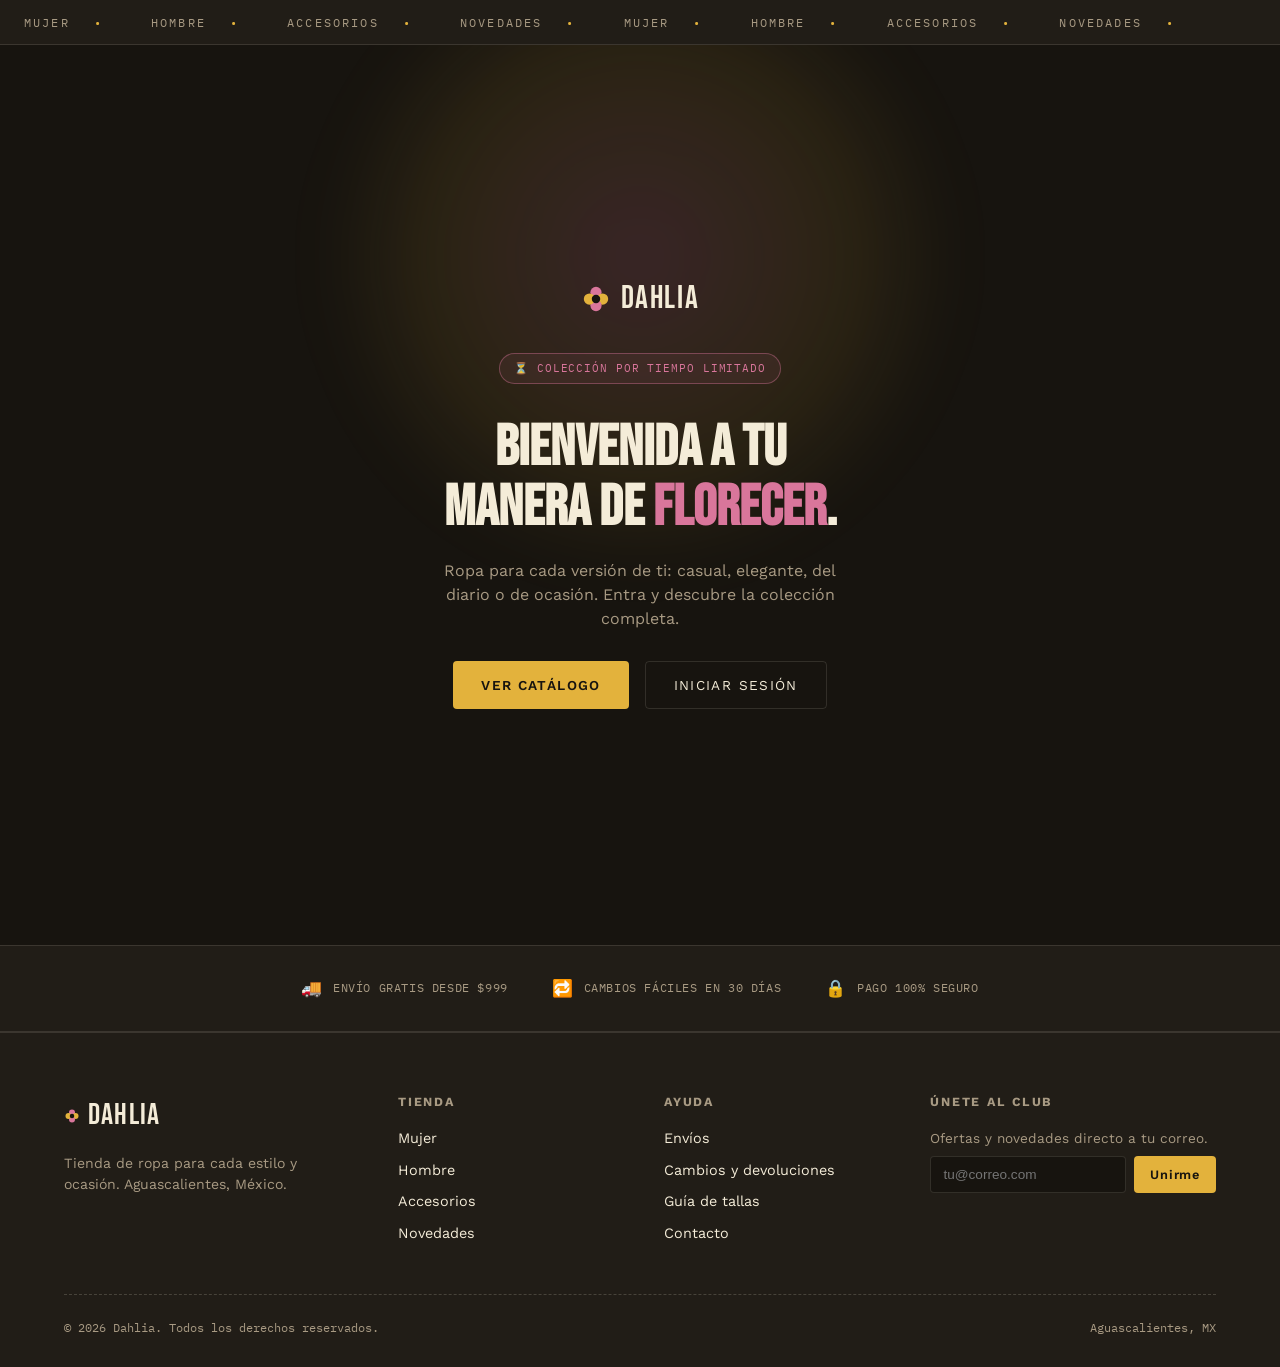
==== index.html @ 4e4cf52e "Borrador de landing page" ====
<!DOCTYPE html>
<html lang="es">
<head>
<meta charset="UTF-8">
<meta name="viewport" content="width=device-width, initial-scale=1.0">
<title>Dahlia — Bienvenida</title>
<link rel="preconnect" href="https://fonts.googleapis.com">
<link rel="preconnect" href="https://fonts.gstatic.com" crossorigin>
<link href="https://fonts.googleapis.com/css2?family=Bebas+Neue&family=Work+Sans:wght@400;500;600&family=IBM+Plex+Mono:wght@500&display=swap" rel="stylesheet">
<link rel="stylesheet" href="style.css">
</head>
<body>

  <div class="marquee" aria-hidden="true">
    <div class="marquee-track">
      <span>Mujer</span><span>Hombre</span><span>Accesorios</span><span>Novedades</span>
      <span>Mujer</span><span>Hombre</span><span>Accesorios</span><span>Novedades</span>
    </div>
  </div>

  <main class="landing">
    <div class="wrap">
      <div class="landing-logo">
        <svg width="30" height="30" viewBox="0 0 32 32" fill="none" xmlns="http://www.w3.org/2000/svg" aria-hidden="true"><circle cx="16" cy="9" r="6" fill="var(--dahlia)"/><circle cx="23" cy="16" r="6" fill="var(--gold)"/><circle cx="16" cy="23" r="6" fill="var(--dahlia)"/><circle cx="9" cy="16" r="6" fill="var(--gold)"/><circle cx="16" cy="16" r="4.5" fill="var(--bg)"/></svg>
        <span>DAHLIA</span>
      </div>

      <span class="urgency-badge">⏳ Colección por tiempo limitado</span>
      <h1>Bienvenida a tu<br>manera de <em>florecer</em>.</h1>
      <p>Ropa para cada versión de ti: casual, elegante, del diario o de ocasión. Entra y descubre la colección completa.</p>

      <div class="hero-ctas landing-ctas">
        <a href="inicio.html" class="btn btn-primary">Ver catálogo</a>
        <button type="button" class="btn btn-ghost" id="loginToggle" aria-expanded="false">Iniciar sesión</button>
      </div>

      <form class="login-panel" id="loginForm">
        <div class="login-field">
          <label for="loginEmail">Correo</label>
          <input type="email" id="loginEmail" placeholder="tu@correo.com" required>
        </div>
        <div class="login-field">
          <label for="loginPassword">Contraseña</label>
          <input type="password" id="loginPassword" placeholder="••••••••" required>
        </div>
        <button type="submit" class="btn btn-primary login-submit">Entrar</button>
      </form>
    </div>
  </main>

 

  <div class="benefits">
    <div class="wrap">
      <span class="benefit-item"><span class="benefit-icon">🚚</span> Envío gratis desde $999</span>
      <span class="benefit-item"><span class="benefit-icon">🔁</span> Cambios fáciles en 30 días</span>
      <span class="benefit-item"><span class="benefit-icon">🔒</span> Pago 100% seguro</span>
    </div>
  </div>

  <footer>
    <div class="wrap">
      <div class="footer-grid">
        <div>
          <a href="index.html" class="logo"><svg class="logo-flower" width="16" height="16" viewBox="0 0 32 32" fill="none" xmlns="http://www.w3.org/2000/svg" aria-hidden="true"><circle cx="16" cy="9" r="6" fill="var(--dahlia)"/><circle cx="23" cy="16" r="6" fill="var(--gold)"/><circle cx="16" cy="23" r="6" fill="var(--dahlia)"/><circle cx="9" cy="16" r="6" fill="var(--gold)"/><circle cx="16" cy="16" r="4.5" fill="var(--bg)"/></svg>DAHLIA</a>
          <p style="color:var(--muted); margin-top:14px; font-size:0.88rem; max-width:260px;">
            Tienda de ropa para cada estilo y ocasión. Aguascalientes, México.
          </p>
        </div>
        <div>
          <h4>Tienda</h4>
          <ul>
            <li><a href="inicio.html#categorias">Mujer</a></li>
            <li><a href="inicio.html#categorias">Hombre</a></li>
            <li><a href="inicio.html#categorias">Accesorios</a></li>
            <li><a href="inicio.html#categorias">Novedades</a></li>
          </ul>
        </div>
        <div>
          <h4>Ayuda</h4>
          <ul>
            <li><a href="#">Envíos</a></li>
            <li><a href="#">Cambios y devoluciones</a></li>
            <li><a href="#">Guía de tallas</a></li>
            <li><a href="#">Contacto</a></li>
          </ul>
        </div>
        <div>
          <h4>Únete al club</h4>
          <p style="color:var(--muted); font-size:0.85rem; margin-bottom:6px;">Ofertas y novedades directo a tu correo.</p>
          <form class="newsletter" id="newsletterForm">
            <input type="email" id="newsletterEmail" placeholder="tu@correo.com" aria-label="Correo electrónico" required>
            <button type="submit">Unirme</button>
          </form>
          <p class="newsletter-msg" id="newsletterMsg" hidden></p>
        </div>
      </div>
      <div class="footer-bottom">
        <span>© 2026 Dahlia. Todos los derechos reservados.</span>
        <span>Aguascalientes, MX</span>
      </div>
    </div>
  </footer>

  <script src="auth.js"></script>
  <script src="script.js"></script>
  <script src="landing.js"></script>
</body>
</html>
---- style.css ----
:root{
  --bg: #17140f;
  --surface: #211d17;
  --surface-alt: #2a251d;
  --ivory: #f4ecd8;
  --muted: #a89a83;
  --gold: #e3b23c;
  --brick: #c1443c;
  --dahlia: #d9769b;
  --dahlia-deep: #7a2f4d;
  --sage: #7c8a63;
  --display: 'Bebas Neue', sans-serif;
  --body-font: 'Work Sans', sans-serif;
  --mono: 'IBM Plex Mono', monospace;
  --border: 1px solid rgba(244,236,216,0.12);
}

*{ box-sizing: border-box; margin:0; padding:0; }
html{ scroll-behavior: smooth; }
body{
  background: var(--bg);
  color: var(--ivory);
  font-family: var(--body-font);
  line-height: 1.5;
  overflow-x: hidden;
}
img, svg{ display:block; max-width:100%; }
a{ color:inherit; text-decoration:none; }
ul{ list-style:none; }
button{ font-family:inherit; cursor:pointer; }

.wrap{ max-width: 1200px; margin: 0 auto; padding: 0 24px; }

/* ---------- Header ---------- */
.site-header{
  position: sticky; top:0; z-index: 50;
  background: rgba(23,20,15,0.92);
  backdrop-filter: blur(8px);
  border-bottom: var(--border);
}
.site-header .wrap{
  display:flex; align-items:center; justify-content:space-between;
  height: 76px;
}
.logo{
  font-family: var(--display);
  font-size: 1.9rem;
  letter-spacing: 0.04em;
  display:flex; align-items:center; gap:8px;
}
.logo .logo-flower{ flex-shrink:0; }

.nav-links{ display:flex; gap:36px; }
.nav-links a{
  font-size: 0.85rem;
  letter-spacing: 0.12em;
  text-transform: uppercase;
  color: var(--muted);
  transition: color .2s;
  position: relative;
}
.nav-links a:hover, .nav-links a:focus-visible{ color: var(--ivory); }
.nav-links a::after{
  content:''; position:absolute; left:0; bottom:-6px; width:0; height:1px;
  background: var(--gold); transition: width .2s;
}
.nav-links a:hover::after{ width:100%; }

.header-actions{ display:flex; align-items:center; gap:12px; }
.cart-btn{
  display:flex; align-items:center; gap:8px;
  background:none; border: var(--border); color: var(--ivory);
  padding: 8px 14px; border-radius: 999px; font-size:0.8rem;
  letter-spacing: 0.06em;
}
.cart-btn:hover{ border-color: var(--gold); color: var(--gold); }

.menu-toggle{
  display:none; flex-direction:column; gap:5px; background:none; border:none;
}
.menu-toggle span{ width:24px; height:2px; background: var(--ivory); }

/* ---------- Marquee strip ---------- */
.marquee{
  border-bottom: var(--border);
  background: var(--surface);
  overflow:hidden;
  white-space: nowrap;
  padding: 10px 0;
}
.marquee-track{
  display:inline-flex;
  animation: scroll 22s linear infinite;
}
.marquee-track span{
  font-family: var(--mono);
  font-size: 0.75rem;
  letter-spacing: 0.18em;
  color: var(--muted);
  padding: 0 24px;
  text-transform: uppercase;
}
.marquee-track span::after{ content:'•'; margin-left:24px; color: var(--gold); }
@keyframes scroll{
  from{ transform: translateX(0); }
  to{ transform: translateX(-50%); }
}

/* ---------- Hero ---------- */
.hero{
  padding: 90px 0 100px;
  position: relative;
}
.hero .wrap{
  max-width: 640px;
  text-align: center;
}
.hero .wrap > div{
  margin: 0 auto;
}
.hero-ctas{ justify-content: center; }
.hero p{ margin-left:auto; margin-right:auto; }
.eyebrow{
  font-family: var(--mono);
  font-size: 0.75rem;
  letter-spacing: 0.2em;
  color: var(--gold);
  text-transform: uppercase;
  margin-bottom: 18px;
  display:inline-block;
}
.urgency-badge{
  display:inline-flex;
  align-items:center;
  gap:6px;
  font-family: var(--mono);
  font-size: 0.7rem;
  letter-spacing: 0.08em;
  text-transform: uppercase;
  color: var(--dahlia);
  border: 1px solid rgba(217,118,155,0.4);
  background: rgba(217,118,155,0.08);
  padding: 6px 14px;
  border-radius: 999px;
  margin-bottom: 16px;
}
.hero h1{
  font-family: var(--display);
  font-size: clamp(3rem, 6vw, 5.2rem);
  line-height: 0.95;
  letter-spacing: 0.01em;
  color: var(--ivory);
  margin-bottom: 24px;
}
.hero h1 em{
  font-style:normal;
  color: var(--dahlia);
}
.hero p{
  color: var(--muted);
  font-size: 1.05rem;
  max-width: 420px;
  margin-bottom: 34px;
}
.hero-ctas{ display:flex; gap:16px; flex-wrap:wrap; }
.btn{
  display:inline-block;
  padding: 14px 28px;
  font-size: 0.85rem;
  letter-spacing: 0.1em;
  text-transform: uppercase;
  border-radius: 4px;
  transition: transform .15s, background .2s, color .2s;
  border: none;
}
.btn-primary{ background: var(--gold); color: var(--bg); font-weight:600; }
.btn-primary:hover{ transform: translateY(-2px); }
.btn-ghost{ border: var(--border); color: var(--ivory); background:none; }
.btn-ghost:hover{ border-color: var(--gold); color: var(--gold); }

/* ---------- Landing (pantalla de bienvenida) ---------- */
.landing{
  min-height: 100vh;
  display:flex;
  align-items:center;
  justify-content:center;
  padding: 60px 24px;
  position: relative;
  overflow: hidden;
}
.landing::before{
  content:'';
  position:absolute;
  top:-12%; left:50%; transform:translateX(-50%);
  width:640px; height:640px;
  background: radial-gradient(circle, rgba(217,118,155,0.18), rgba(227,178,60,0.10) 45%, transparent 70%);
  filter: blur(30px);
  z-index:0;
  pointer-events:none;
}
.landing .wrap{
  max-width: 560px;
  text-align: center;
  position: relative;
  z-index: 1;
}
.landing-logo{
  display:flex; align-items:center; justify-content:center; gap:10px;
  margin-bottom: 30px;
}
.landing-logo span{
  font-family: var(--display);
  font-size: 2rem;
  letter-spacing: 0.05em;
}
.landing h1{
  font-family: var(--display);
  font-size: clamp(2.4rem, 5.5vw, 3.6rem);
  line-height: 1.05;
  margin: 18px 0 20px;
}
.landing h1 em{ font-style:normal; color: var(--dahlia); }
.landing p{
  color: var(--muted);
  font-size: 1rem;
  max-width: 420px;
  margin: 0 auto 30px;
}
.landing-ctas{ justify-content:center; margin-bottom: 6px; }

.login-panel{
  display:none;
  text-align:left;
  margin-top: 28px;
  background: var(--surface);
  border: var(--border);
  border-radius: 10px;
  padding: 26px;
}
.login-panel.open{ display:block; }
.login-field{ margin-bottom: 16px; }
.login-field label{
  display:block;
  font-size: 0.72rem;
  letter-spacing: 0.1em;
  text-transform: uppercase;
  color: var(--muted);
  margin-bottom: 6px;
}
.login-field input{
  width: 100%;
  background: var(--bg);
  border: var(--border);
  color: var(--ivory);
  padding: 10px 12px;
  border-radius: 4px;
  font-size: 0.9rem;
  font-family: var(--body-font);
}
.login-submit{ width: 100%; margin-top: 4px; }

/* ---------- Franja de beneficios (landing) ---------- */
.benefits{
  border-top: var(--border);
  border-bottom: var(--border);
  background: var(--surface);
  padding: 30px 0;
}
.benefits .wrap{
  display:flex;
  justify-content:center;
  gap: 44px;
  flex-wrap:wrap;
}
.benefit-item{
  display:flex; align-items:center; gap:10px;
  font-family: var(--mono);
  font-size: 0.76rem;
  letter-spacing:0.05em;
  color: var(--muted);
  text-transform: uppercase;
}
.benefit-item .benefit-icon{ font-size:1.05rem; }

/* ---------- Mensaje flotante (toast) ---------- */
.toast{
  position: fixed;
  left: 50%;
  bottom: 28px;
  transform: translateX(-50%) translateY(16px);
  background: var(--surface-alt);
  border: var(--border);
  color: var(--ivory);
  font-family: var(--mono);
  font-size: 0.82rem;
  padding: 14px 22px;
  border-radius: 8px;
  box-shadow: 0 20px 40px -16px rgba(0,0,0,0.6);
  opacity: 0;
  pointer-events: none;
  transition: opacity .25s ease, transform .25s ease;
  z-index: 999;
  max-width: 90vw;
  text-align: center;
}
.toast.show{
  opacity: 1;
  transform: translateX(-50%) translateY(0);
}

/* ---------- Páginas placeholder (carrito, perfil) ---------- */
.placeholder-section .wrap{
  max-width: 520px;
  text-align: center;
  margin: 0 auto;
}
.placeholder-title{
  font-family: var(--display);
  font-size: clamp(1.8rem, 4vw, 2.6rem);
  margin: 16px 0 14px;
}
.placeholder-text{
  color: var(--muted);
  margin-bottom: 24px;
}
.placeholder-section .btn{ margin-top: 6px; }
#logoutBtn{ margin-top: 10px; }

/* ---------- Section shared ---------- */
.section{ padding: 90px 0; }
.section-head{
  display:flex; justify-content:space-between; align-items:flex-end;
  margin-bottom: 46px; gap: 24px; flex-wrap:wrap;
}
.section-head h2{
  font-family: var(--display);
  font-size: clamp(2rem, 4vw, 2.8rem);
  letter-spacing: 0.02em;
}
.section-head p{ color: var(--muted); max-width: 360px; font-size:0.95rem; }
.stitch{
  border: none;
  border-top: 2px dashed rgba(244,236,216,0.18);
  margin: 0;
}

/* ---------- Categories ---------- */
.cat-grid{
  display:grid;
  grid-template-columns: repeat(4, 1fr);
  gap: 20px;
}
.cat-card{
  position:relative;
  height: 320px;
  border-radius: 10px;
  overflow:hidden;
  border: var(--border);
  display:flex; align-items:flex-end;
  padding: 22px;
  transition: transform .25s;
}
.cat-card:hover{ transform: translateY(-6px); }
.cat-card::before{
  content:''; position:absolute; inset:0; z-index:0;
}
.cat-card.mujer::before{ background: linear-gradient(160deg,#3a222c, var(--dahlia) 130%); }
.cat-card.hombre::before{ background: linear-gradient(160deg,#22201c,#3f4a3a 130%); }
.cat-card.accesorios::before{ background: linear-gradient(160deg,#2a251d,#e3b23c 150%); }
.cat-card.novedades::before{ background: linear-gradient(160deg,#231f2b,#6c5ce0 150%); }
.cat-card span{
  position:relative; z-index:1;
  font-family: var(--display);
  font-size: 1.5rem;
  letter-spacing: 0.04em;
}
.cat-card small{
  position:relative; z-index:1;
  display:block;
  font-family: var(--mono);
  font-size: 0.7rem;
  color: rgba(244,236,216,0.75);
  margin-top:4px;
}

/* ---------- Products ---------- */
.prod-grid{
  display:grid;
  grid-template-columns: repeat(4, 1fr);
  gap: 24px;
}
.prod-card{ position:relative; }
.prod-image{
  height: 260px;
  border-radius: 10px;
  border: var(--border);
  margin-bottom: 14px;
  position:relative;
  overflow:hidden;
}
.prod-card:nth-child(1) .prod-image{ background: linear-gradient(150deg,#2a251d,#c1443c); }
.prod-card:nth-child(2) .prod-image{ background: linear-gradient(150deg,#22201c,#e3b23c); }
.prod-card:nth-child(3) .prod-image{ background: linear-gradient(150deg,#211d17,#4a5240); }
.prod-card:nth-child(4) .prod-image{ background: linear-gradient(150deg,#231f2b,#7266d1); }
.prod-tag{
  display:flex; align-items:center; justify-content:space-between;
  border-top: 1px dashed rgba(244,236,216,0.25);
  padding-top: 12px;
}
.prod-tag .hole{
  width:10px; height:10px; border-radius:50%;
  border: 1.5px solid var(--muted);
  flex-shrink:0; margin-right:10px;
}
.prod-name{ font-size: 0.92rem; font-weight:500; }
.prod-sku{ font-family: var(--mono); font-size:0.7rem; color: var(--muted); }
.prod-price{ font-family: var(--mono); color: var(--gold); font-size:0.95rem; }

.prod-grid--promo{ grid-template-columns: repeat(3, 1fr); }

/* ---------- About ---------- */
.about .wrap{
  display:grid; grid-template-columns: 0.9fr 1.1fr; gap:60px; align-items:center;
}
.about-visual{
  height: 340px; border-radius: 10px; border: var(--border);
  background: linear-gradient(140deg, var(--surface-alt), #3a2e22 60%, var(--gold));
}
.about-copy .eyebrow{ margin-bottom:16px; }
.about-copy h2{
  font-family: var(--display);
  font-size: clamp(1.9rem, 3.4vw, 2.6rem);
  margin-bottom: 18px;
}
.about-copy p{ color: var(--muted); margin-bottom: 16px; max-width: 480px; }

/* ---------- Footer ---------- */
footer{
  background: var(--surface);
  border-top: var(--border);
  padding: 60px 0 30px;
}
.footer-grid{
  display:grid;
  grid-template-columns: 1.3fr 1fr 1fr 1.2fr;
  gap: 40px;
  margin-bottom: 40px;
}
.footer-grid h4{
  font-size: 0.78rem; letter-spacing: 0.14em; text-transform:uppercase;
  color: var(--muted); margin-bottom: 16px;
}
.footer-grid ul li{ margin-bottom: 10px; font-size:0.9rem; }
.footer-grid ul li a:hover{ color: var(--gold); }
.newsletter{ display:flex; gap:8px; margin-top:8px; }
.newsletter input{
  flex:1; background: var(--bg); border: var(--border); color: var(--ivory);
  padding: 10px 12px; border-radius: 4px; font-size:0.85rem;
}
.newsletter button{
  background: var(--gold); color: var(--bg); border:none; padding: 10px 16px;
  border-radius:4px; font-weight:600; font-size:0.8rem; letter-spacing:0.06em;
}
.newsletter-msg{
  font-family: var(--mono);
  font-size: 0.72rem;
  color: var(--gold);
  margin-top: 10px;
}
.footer-bottom{
  display:flex; justify-content:space-between; align-items:center;
  padding-top: 24px; border-top: 1px dashed rgba(244,236,216,0.18);
  font-family: var(--mono); font-size:0.72rem; color: var(--muted);
  flex-wrap:wrap; gap:12px;
}

/* ---------- Reveal animation ---------- */
.reveal{ opacity:0; transform: translateY(24px); transition: opacity .6s ease, transform .6s ease; }
.reveal.is-visible{ opacity:1; transform: translateY(0); }
@media (prefers-reduced-motion: reduce){
  .reveal{ opacity:1; transform:none; transition:none; }
  .marquee-track{ animation: none; }
  html{ scroll-behavior:auto; }
}

/* ---------- Responsive ---------- */
@media (max-width: 960px){
  .hero .wrap{ grid-template-columns: 1fr; }
  .cat-grid, .prod-grid{ grid-template-columns: repeat(2,1fr); }
  .about .wrap{ grid-template-columns: 1fr; }
  .footer-grid{ grid-template-columns: 1fr 1fr; }
}
@media (max-width: 680px){
  .nav-links{
    position:absolute; top:76px; left:0; right:0;
    background: var(--bg); border-bottom: var(--border);
    flex-direction:column; padding: 20px 24px; gap:20px;
    display:none;
  }
  .nav-links.open{ display:flex; }
  .menu-toggle{ display:flex; }
  .cat-grid, .prod-grid{ grid-template-columns: 1fr; }
  .footer-grid{ grid-template-columns: 1fr; gap:28px; }
  .benefits .wrap{ flex-direction:column; align-items:flex-start; gap:16px; }
  #profileBtn .profile-label{ display:none; }
  .header-actions{ gap:8px; }
  .cart-btn{ padding: 8px 10px; }
}
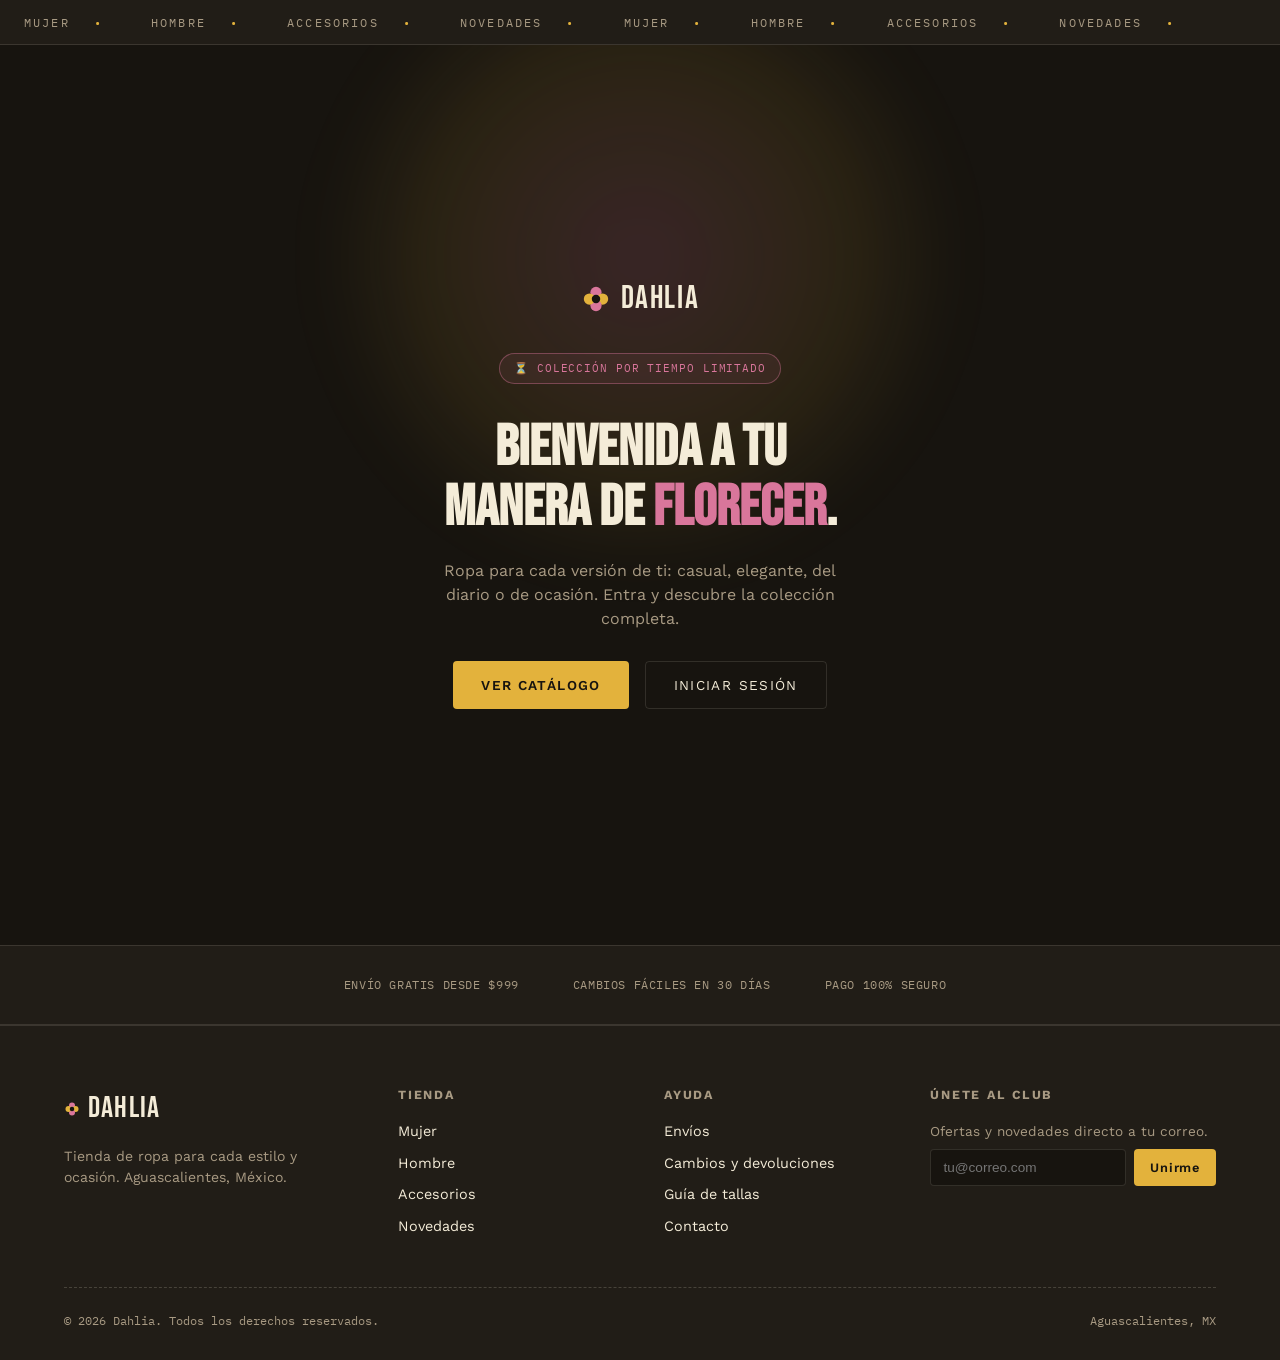
==== commit b3b79581: "Login de landing page" ====
--- a/index.html
+++ b/index.html
@@ -30,7 +30,7 @@
       <p>Ropa para cada versión de ti: casual, elegante, del diario o de ocasión. Entra y descubre la colección completa.</p>
 
       <div class="hero-ctas landing-ctas">
-        <a href="inicio.html" class="btn btn-primary">Ver catálogo</a>
+        <a href="inicio.html" class="btn btn-primary">Ver Catálogo</a>
         <button type="button" class="btn btn-ghost" id="loginToggle" aria-expanded="false">Iniciar sesión</button>
       </div>
 
@@ -52,9 +52,9 @@
 
   <div class="benefits">
     <div class="wrap">
-      <span class="benefit-item"><span class="benefit-icon">🚚</span> Envío gratis desde $999</span>
-      <span class="benefit-item"><span class="benefit-icon">🔁</span> Cambios fáciles en 30 días</span>
-      <span class="benefit-item"><span class="benefit-icon">🔒</span> Pago 100% seguro</span>
+      <span class="benefit-item"><span class="benefit-icon"></span> Envío gratis desde $999</span>
+      <span class="benefit-item"><span class="benefit-icon"></span> Cambios fáciles en 30 días</span>
+      <span class="benefit-item"><span class="benefit-icon"></span> Pago 100% seguro</span>
     </div>
   </div>
 
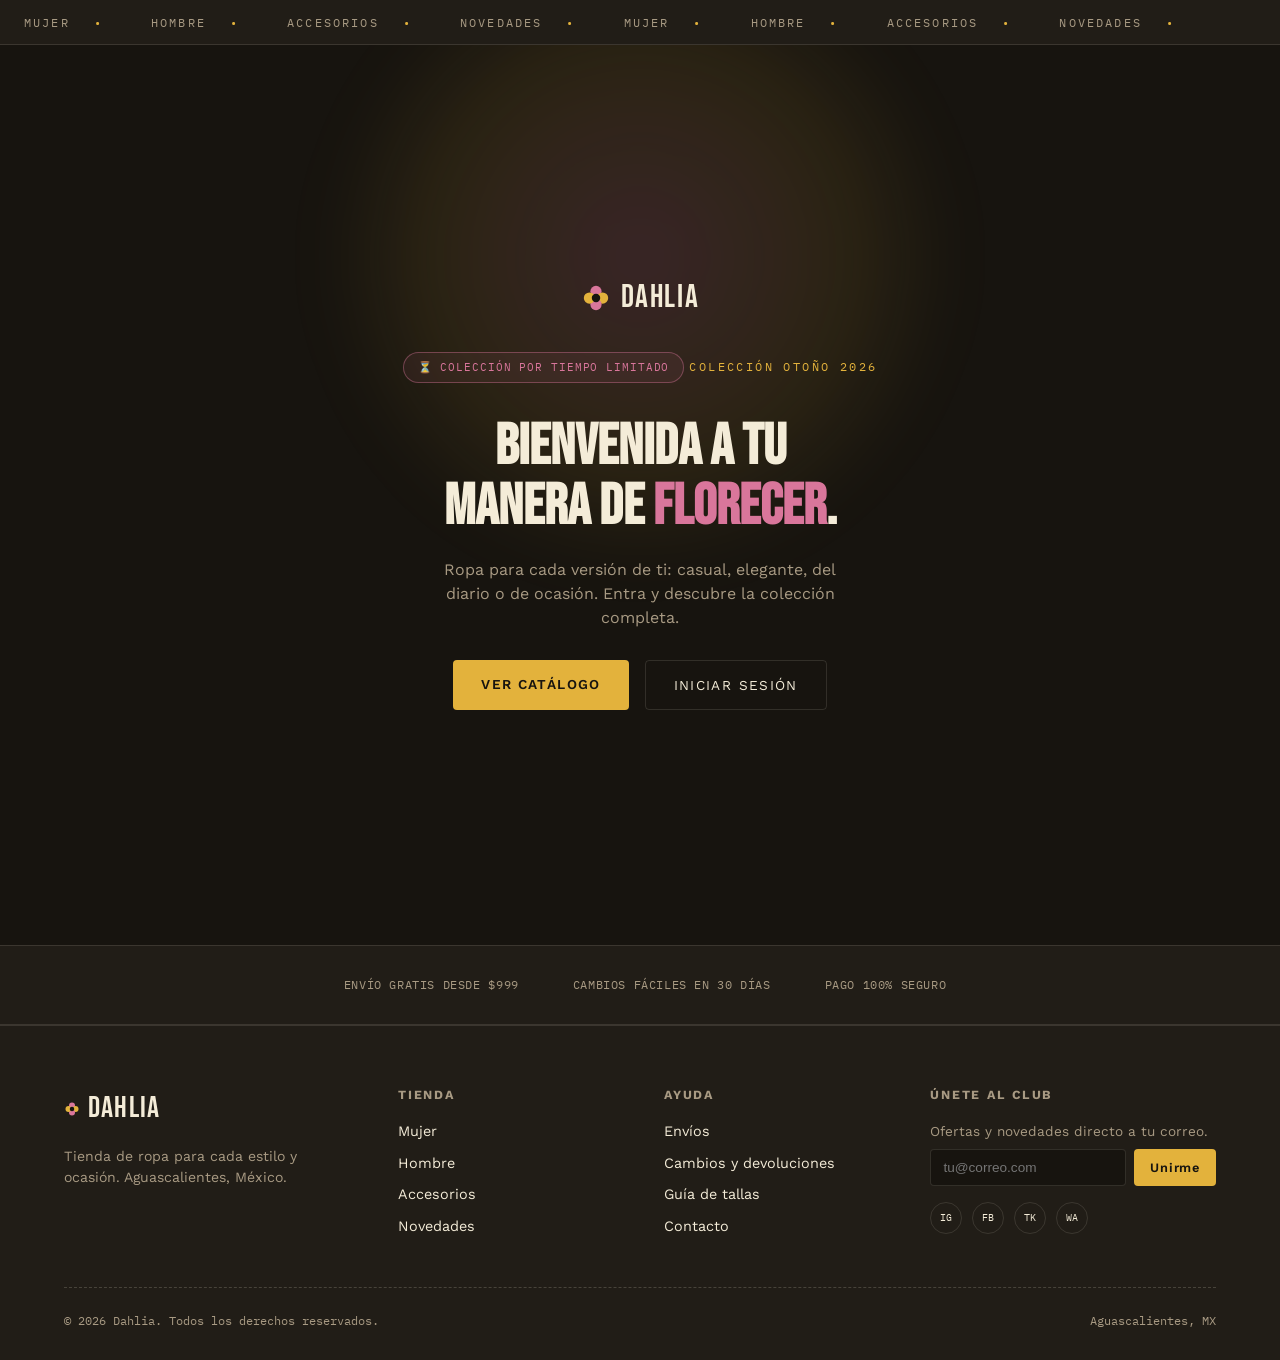
==== commit 640d3dc0: "Registro y Contacto" ====
--- a/index.html
+++ b/index.html
@@ -26,29 +26,18 @@
       </div>
 
       <span class="urgency-badge">⏳ Colección por tiempo limitado</span>
+      <span class="eyebrow">Colección Otoño 2026</span>
       <h1>Bienvenida a tu<br>manera de <em>florecer</em>.</h1>
       <p>Ropa para cada versión de ti: casual, elegante, del diario o de ocasión. Entra y descubre la colección completa.</p>
 
       <div class="hero-ctas landing-ctas">
-        <a href="inicio.html" class="btn btn-primary">Ver Catálogo</a>
-        <button type="button" class="btn btn-ghost" id="loginToggle" aria-expanded="false">Iniciar sesión</button>
+        <a href="inicio.html" class="btn btn-primary">Ver catálogo</a>
+        <a href="login.html" class="btn btn-ghost">Iniciar sesión</a>
       </div>
-
-      <form class="login-panel" id="loginForm">
-        <div class="login-field">
-          <label for="loginEmail">Correo</label>
-          <input type="email" id="loginEmail" placeholder="tu@correo.com" required>
-        </div>
-        <div class="login-field">
-          <label for="loginPassword">Contraseña</label>
-          <input type="password" id="loginPassword" placeholder="••••••••" required>
-        </div>
-        <button type="submit" class="btn btn-primary login-submit">Entrar</button>
-      </form>
     </div>
   </main>
 
- 
+  
 
   <div class="benefits">
     <div class="wrap">
@@ -82,7 +71,7 @@
             <li><a href="#">Envíos</a></li>
             <li><a href="#">Cambios y devoluciones</a></li>
             <li><a href="#">Guía de tallas</a></li>
-            <li><a href="#">Contacto</a></li>
+            <li><a href="inicio.html#contacto">Contacto</a></li>
           </ul>
         </div>
         <div>
@@ -93,6 +82,12 @@
             <button type="submit">Unirme</button>
           </form>
           <p class="newsletter-msg" id="newsletterMsg" hidden></p>
+          <div class="social-icons footer-social">
+            <a href="#" class="social-icon social-icon--sm" aria-label="Instagram">IG</a>
+            <a href="#" class="social-icon social-icon--sm" aria-label="Facebook">FB</a>
+            <a href="#" class="social-icon social-icon--sm" aria-label="TikTok">TK</a>
+            <a href="#" class="social-icon social-icon--sm" aria-label="WhatsApp">WA</a>
+          </div>
         </div>
       </div>
       <div class="footer-bottom">
@@ -104,6 +99,5 @@
 
   <script src="auth.js"></script>
   <script src="script.js"></script>
-  <script src="landing.js"></script>
 </body>
 </html>
--- a/style.css
+++ b/style.css
@@ -50,7 +50,7 @@
 }
 .logo .logo-flower{ flex-shrink:0; }
 
-.nav-links{ display:flex; gap:36px; }
+.nav-links{ display:flex; gap:28px; }
 .nav-links a{
   font-size: 0.85rem;
   letter-spacing: 0.12em;
@@ -433,6 +433,114 @@
   margin-bottom: 18px;
 }
 .about-copy p{ color: var(--muted); margin-bottom: 16px; max-width: 480px; }
+.about-mission{ color: var(--ivory); }
+.about-mission strong{ color: var(--gold); font-weight:600; }
+.about-info{
+  list-style:none;
+  font-family: var(--mono);
+  font-size: 0.82rem;
+  color: var(--muted);
+  margin: 4px 0 24px;
+}
+.about-info li{ margin-bottom: 8px; }
+
+/* ---------- Contacto ---------- */
+.contact-grid{
+  display:grid;
+  grid-template-columns: 1.2fr 0.8fr;
+  gap: 50px;
+  align-items: start;
+}
+.contact-form{
+  background: var(--surface);
+  border: var(--border);
+  border-radius: 10px;
+  padding: 28px;
+}
+.contact-form textarea{
+  width: 100%;
+  background: var(--bg);
+  border: var(--border);
+  color: var(--ivory);
+  padding: 10px 12px;
+  border-radius: 4px;
+  font-size: 0.9rem;
+  font-family: var(--body-font);
+  resize: vertical;
+}
+.contact-msg{
+  font-family: var(--mono);
+  font-size: 0.78rem;
+  color: var(--gold);
+  margin-top: 14px;
+}
+.contact-side-block{ margin-bottom: 32px; }
+.contact-side-block h4{
+  font-size: 0.78rem; letter-spacing: 0.14em; text-transform:uppercase;
+  color: var(--muted); margin-bottom: 14px;
+}
+
+/* ---------- Redes sociales ---------- */
+.social-icons{ display:flex; gap:10px; }
+.social-icon{
+  width: 42px; height: 42px;
+  border-radius: 50%;
+  border: var(--border);
+  display:flex; align-items:center; justify-content:center;
+  font-family: var(--mono);
+  font-size: 0.68rem;
+  letter-spacing: 0.02em;
+  color: var(--ivory);
+  transition: border-color .2s, color .2s, transform .2s;
+}
+.social-icon:hover{ border-color: var(--gold); color: var(--gold); transform: translateY(-3px); }
+.social-icon--sm{ width: 32px; height: 32px; font-size: 0.6rem; }
+.footer-social{ margin-top: 16px; }
+
+/* ---------- Pantalla de login / crear cuenta ---------- */
+.auth-page{ min-height: 100vh; }
+.auth-logo{ text-decoration:none; }
+.auth-tabs{
+  display:flex;
+  justify-content:center;
+  gap: 8px;
+  margin-bottom: 26px;
+}
+.auth-tab{
+  background:none;
+  border: var(--border);
+  color: var(--muted);
+  padding: 10px 22px;
+  border-radius: 999px;
+  font-family: var(--mono);
+  font-size: 0.78rem;
+  letter-spacing: 0.06em;
+  text-transform: uppercase;
+  transition: background .2s, color .2s, border-color .2s;
+}
+.auth-tab.active{
+  background: var(--gold);
+  color: var(--bg);
+  border-color: var(--gold);
+  font-weight: 600;
+}
+.auth-card{
+  text-align: left;
+  background: var(--surface);
+  border: var(--border);
+  border-radius: 10px;
+  padding: 28px;
+}
+.auth-form{ display:none; }
+.auth-form.active{ display:block; }
+.auth-back{
+  display:inline-block;
+  margin-top: 26px;
+  font-family: var(--mono);
+  font-size: 0.78rem;
+  color: var(--muted);
+}
+.auth-back:hover{ color: var(--gold); }
 
 /* ---------- Footer ---------- */
 footer{
@@ -489,6 +597,7 @@
   .cat-grid, .prod-grid{ grid-template-columns: repeat(2,1fr); }
   .about .wrap{ grid-template-columns: 1fr; }
   .footer-grid{ grid-template-columns: 1fr 1fr; }
+  .contact-grid{ grid-template-columns: 1fr; }
 }
 @media (max-width: 680px){
   .nav-links{
@@ -502,7 +611,6 @@
   .cat-grid, .prod-grid{ grid-template-columns: 1fr; }
   .footer-grid{ grid-template-columns: 1fr; gap:28px; }
   .benefits .wrap{ flex-direction:column; align-items:flex-start; gap:16px; }
-  #profileBtn .profile-label{ display:none; }
   .header-actions{ gap:8px; }
   .cart-btn{ padding: 8px 10px; }
 }
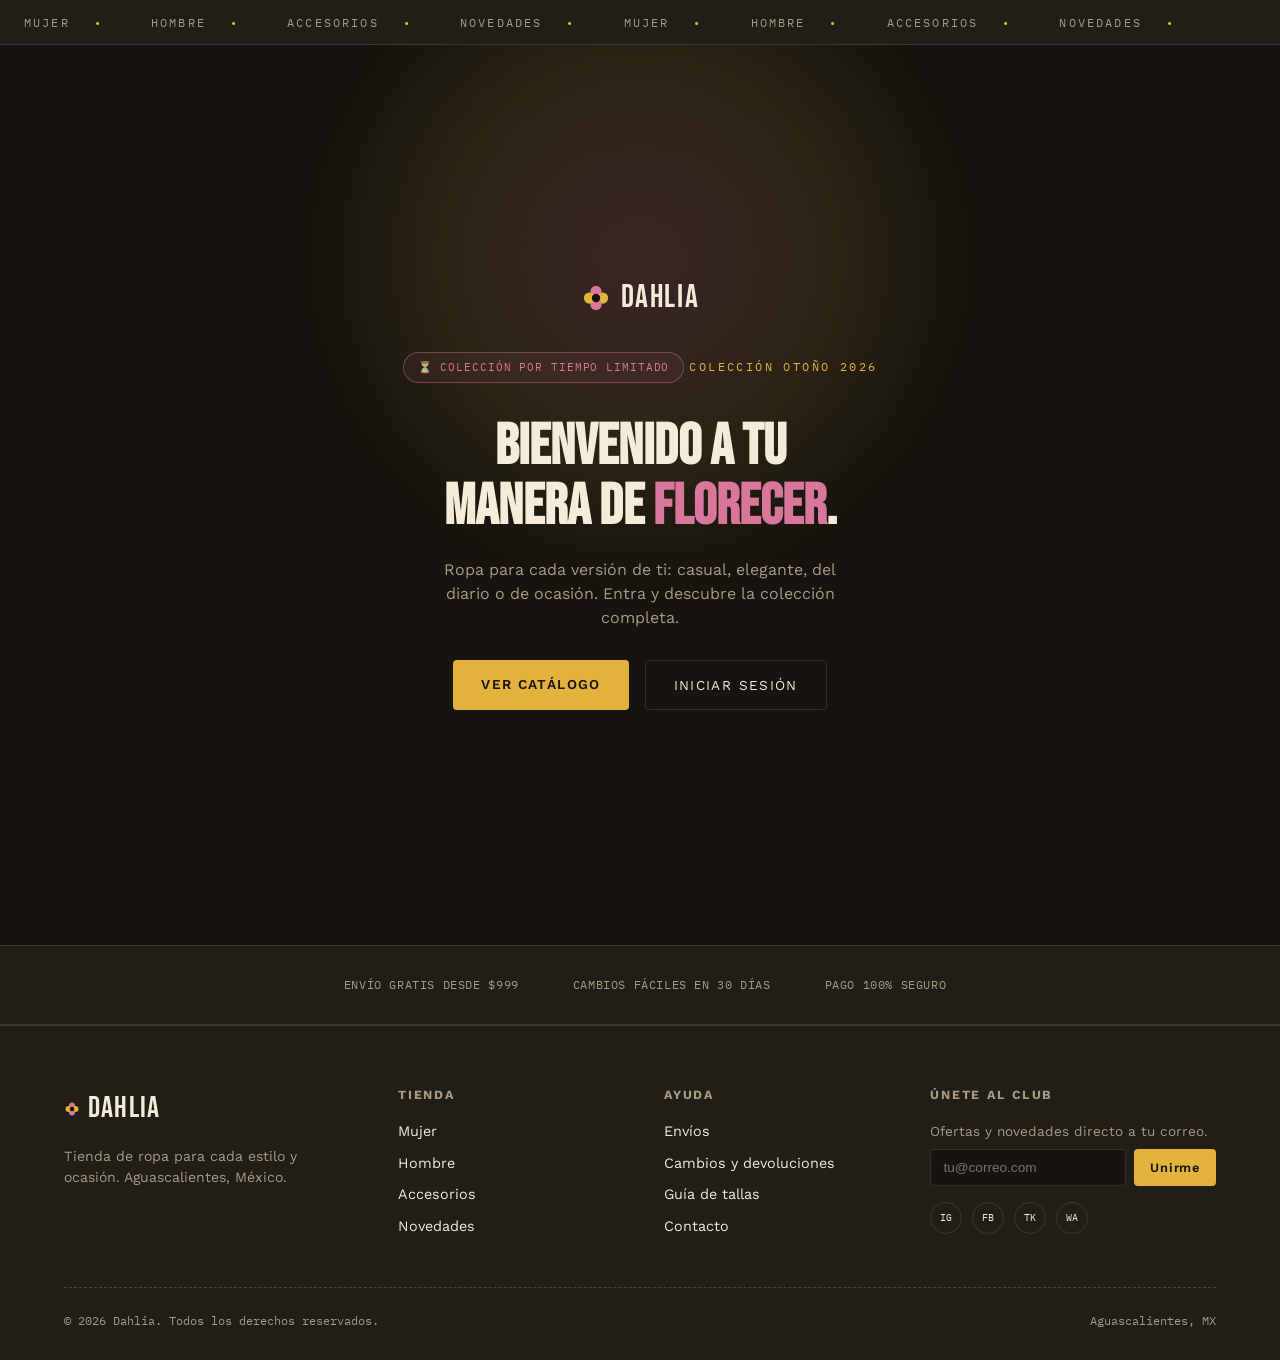
==== commit 567c8f80: "Agregué más productos a todas las categorías" ====
--- a/index.html
+++ b/index.html
@@ -27,7 +27,7 @@
 
       <span class="urgency-badge">⏳ Colección por tiempo limitado</span>
       <span class="eyebrow">Colección Otoño 2026</span>
-      <h1>Bienvenida a tu<br>manera de <em>florecer</em>.</h1>
+      <h1>Bienvenido a tu<br>manera de <em>florecer</em>.</h1>
       <p>Ropa para cada versión de ti: casual, elegante, del diario o de ocasión. Entra y descubre la colección completa.</p>
 
       <div class="hero-ctas landing-ctas">
@@ -59,10 +59,10 @@
         <div>
           <h4>Tienda</h4>
           <ul>
-            <li><a href="inicio.html#categorias">Mujer</a></li>
-            <li><a href="inicio.html#categorias">Hombre</a></li>
-            <li><a href="inicio.html#categorias">Accesorios</a></li>
-            <li><a href="inicio.html#categorias">Novedades</a></li>
+            <li><a href="catalogo.html?cat=mujer">Mujer</a></li>
+            <li><a href="catalogo.html?cat=hombre">Hombre</a></li>
+            <li><a href="catalogo.html?cat=accesorios">Accesorios</a></li>
+            <li><a href="catalogo.html?cat=novedades">Novedades</a></li>
           </ul>
         </div>
         <div>
@@ -98,6 +98,7 @@
   </footer>
 
   <script src="auth.js"></script>
+  <script src="products.js"></script>
   <script src="script.js"></script>
 </body>
 </html>
--- a/style.css
+++ b/style.css
@@ -326,6 +326,36 @@
 .placeholder-section .btn{ margin-top: 6px; }
 #logoutBtn{ margin-top: 10px; }
 
+/* ---------- Secciones del perfil (Mis datos, Mis compras) ---------- */
+.profile-sections{
+  display: grid;
+  grid-template-columns: 1fr 1fr;
+  gap: 18px;
+  margin: 28px 0;
+  text-align: left;
+}
+.profile-card{
+  background: var(--surface);
+  border: var(--border);
+  border-radius: 10px;
+  padding: 20px;
+}
+.profile-card h4{
+  font-size: 0.76rem; letter-spacing: 0.12em; text-transform: uppercase;
+  color: var(--muted); margin-bottom: 10px;
+}
+.profile-card p{ color: var(--ivory); font-size: 0.9rem; }
+
+/* ---------- Errores de validación en formularios ---------- */
+.field-invalid{ border-color: var(--brick) !important; }
+.field-error{
+  display: block;
+  color: var(--brick);
+  font-family: var(--mono);
+  font-size: 0.72rem;
+  margin-top: 6px;
+}
+
 /* ---------- Section shared ---------- */
 .section{ padding: 90px 0; }
 .section-head{
@@ -391,6 +421,7 @@
 }
 .prod-card{ position:relative; }
 .prod-image{
+  display: block;
   height: 260px;
   border-radius: 10px;
   border: var(--border);
@@ -425,6 +456,9 @@
 .about-visual{
   height: 340px; border-radius: 10px; border: var(--border);
   background: linear-gradient(140deg, var(--surface-alt), #3a2e22 60%, var(--gold));
+  width: 100%;
+  object-fit: cover;
+  display: block;
 }
 .about-copy .eyebrow{ margin-bottom:16px; }
 .about-copy h2{
@@ -613,4 +647,125 @@
   .benefits .wrap{ flex-direction:column; align-items:flex-start; gap:16px; }
   .header-actions{ gap:8px; }
   .cart-btn{ padding: 8px 10px; }
+}
+
+/* ---------- Catálogo ---------- */
+.catalog-page{ padding-top: 60px; }
+.filter-tabs{
+  display: flex;
+  gap: 10px;
+  flex-wrap: wrap;
+  margin-bottom: 40px;
+}
+.filter-tab{
+  background: none;
+  border: var(--border);
+  color: var(--muted);
+  padding: 9px 18px;
+  border-radius: 999px;
+  font-family: var(--mono);
+  font-size: 0.76rem;
+  letter-spacing: 0.06em;
+  text-transform: uppercase;
+  transition: background .2s, color .2s, border-color .2s;
+}
+.filter-tab:hover{ border-color: var(--gold); color: var(--gold); }
+.filter-tab.active{
+  background: var(--gold);
+  color: var(--bg);
+  border-color: var(--gold);
+  font-weight: 600;
+}
+.prod-detail-btn{
+  display: block;
+  width: 100%;
+  text-align: center;
+  margin-top: 12px;
+  padding: 10px 16px;
+  font-size: 0.76rem;
+}
+.catalog-cta{ text-align: center; margin-top: 44px; }
+
+/* ---------- Detalle de producto ---------- */
+.product-detail{ padding-top: 50px; }
+.back-btn{ margin-bottom: 32px; }
+.product-detail-grid{
+  display: grid;
+  grid-template-columns: 1fr 1fr;
+  gap: 56px;
+  align-items: start;
+}
+.product-detail-image{
+  height: 460px;
+  border-radius: 12px;
+}
+.product-detail-info{ padding-top: 6px; }
+.product-detail-name{
+  font-family: var(--display);
+  font-size: clamp(2rem, 4vw, 2.8rem);
+  letter-spacing: 0.02em;
+  margin: 10px 0 6px;
+}
+.product-detail-price{
+  font-family: var(--mono);
+  font-size: 1.3rem;
+  color: var(--gold);
+  margin-bottom: 20px;
+}
+.product-detail-desc{
+  color: var(--muted);
+  margin-bottom: 28px;
+  max-width: 440px;
+}
+.option-group{ margin-bottom: 26px; }
+.option-label{
+  display: block;
+  font-family: var(--mono);
+  font-size: 0.76rem;
+  letter-spacing: 0.1em;
+  text-transform: uppercase;
+  color: var(--muted);
+  margin-bottom: 12px;
+}
+.option-selected-name{
+  color: var(--ivory);
+  text-transform: none;
+  letter-spacing: 0;
+  font-family: var(--body-font);
+}
+.option-pills{ display: flex; gap: 8px; flex-wrap: wrap; }
+.option-pill{
+  background: none;
+  border: var(--border);
+  color: var(--ivory);
+  padding: 8px 16px;
+  border-radius: 6px;
+  font-family: var(--mono);
+  font-size: 0.8rem;
+  transition: border-color .2s, background .2s, color .2s;
+}
+.option-pill:hover{ border-color: var(--gold); }
+.option-pill.active{
+  background: var(--gold);
+  color: var(--bg);
+  border-color: var(--gold);
+  font-weight: 600;
+}
+.option-swatches{ display: flex; gap: 10px; }
+.option-swatch{
+  width: 34px; height: 34px;
+  border-radius: 50%;
+  border: 2px solid transparent;
+  outline: 1px solid rgba(244,236,216,0.2);
+  outline-offset: 2px;
+  cursor: pointer;
+  transition: outline-color .2s, transform .2s;
+}
+.option-swatch:hover{ transform: scale(1.08); }
+.option-swatch.active{ outline-color: var(--gold); outline-width: 2px; }
+.product-add-btn{ width: 100%; max-width: 320px; }
+
+@media (max-width: 800px){
+  .product-detail-grid{ grid-template-columns: 1fr; }
+  .product-detail-image{ height: 320px; }
 }
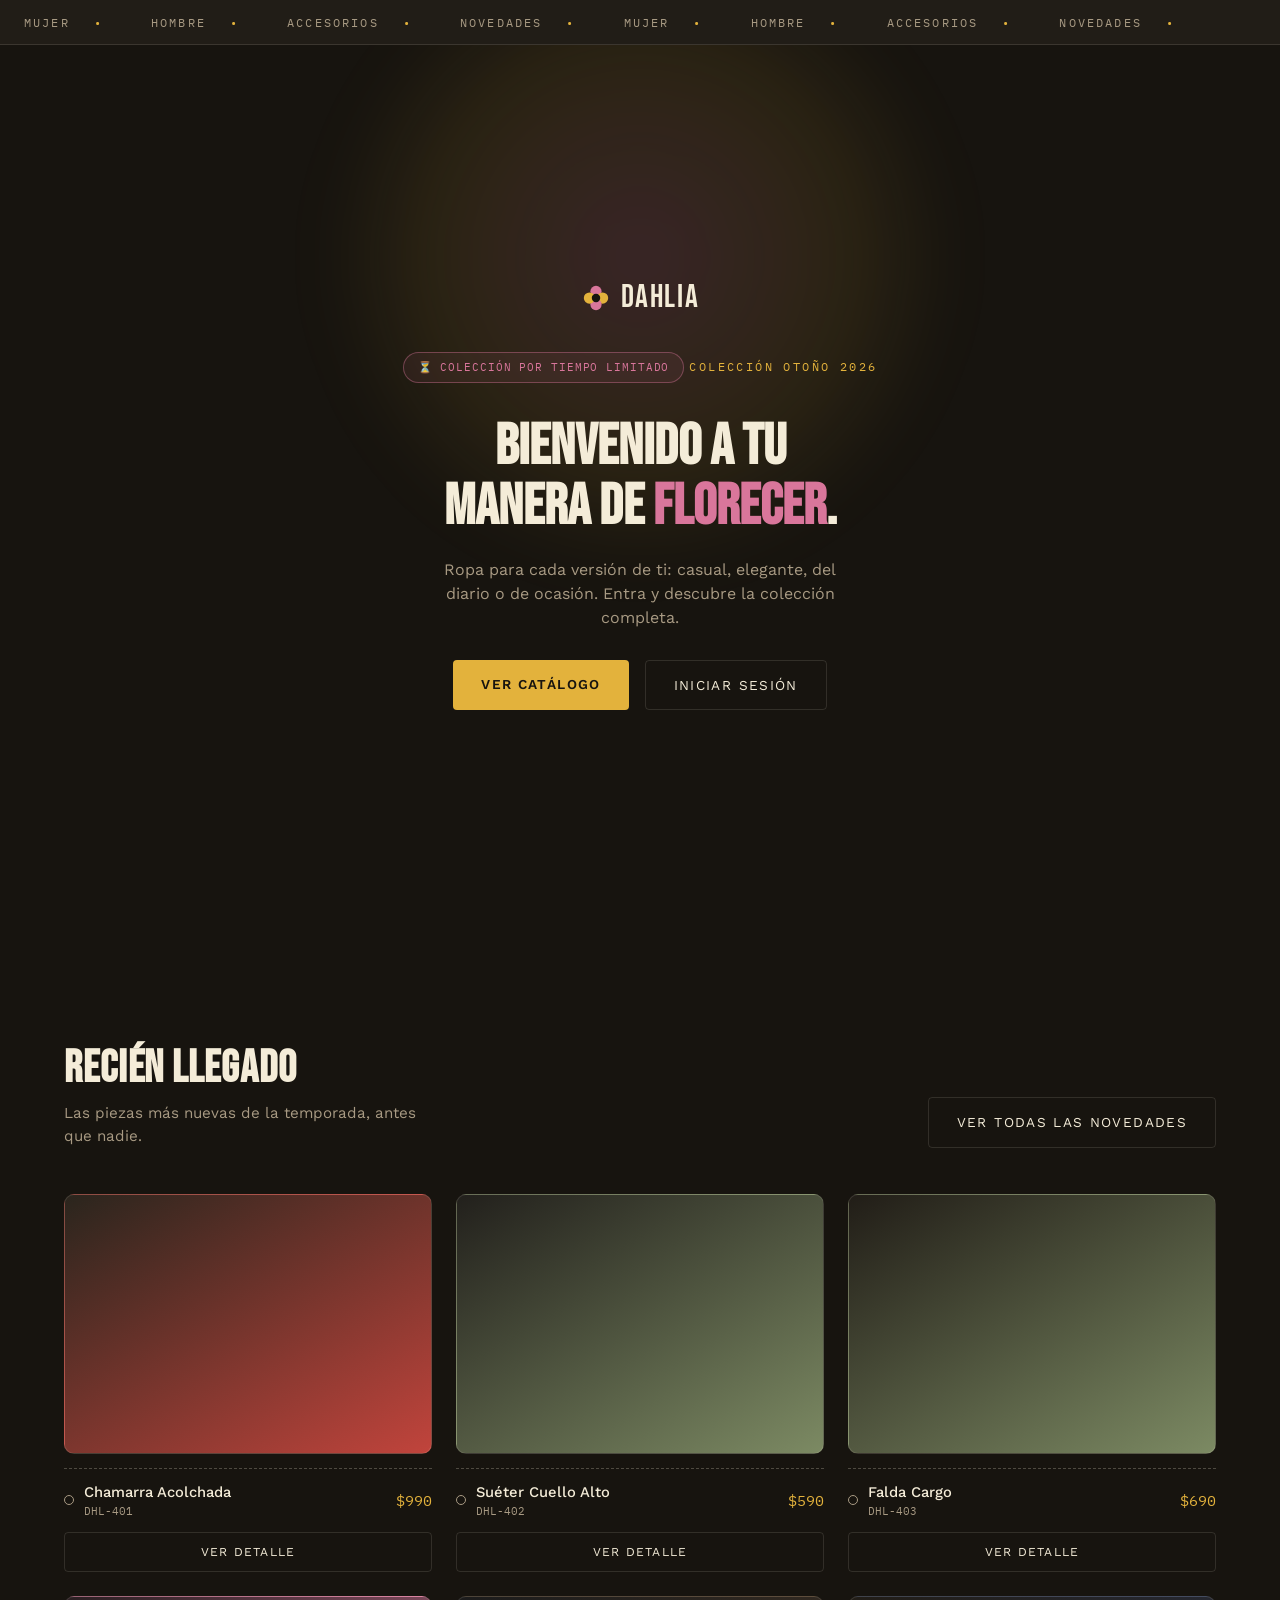
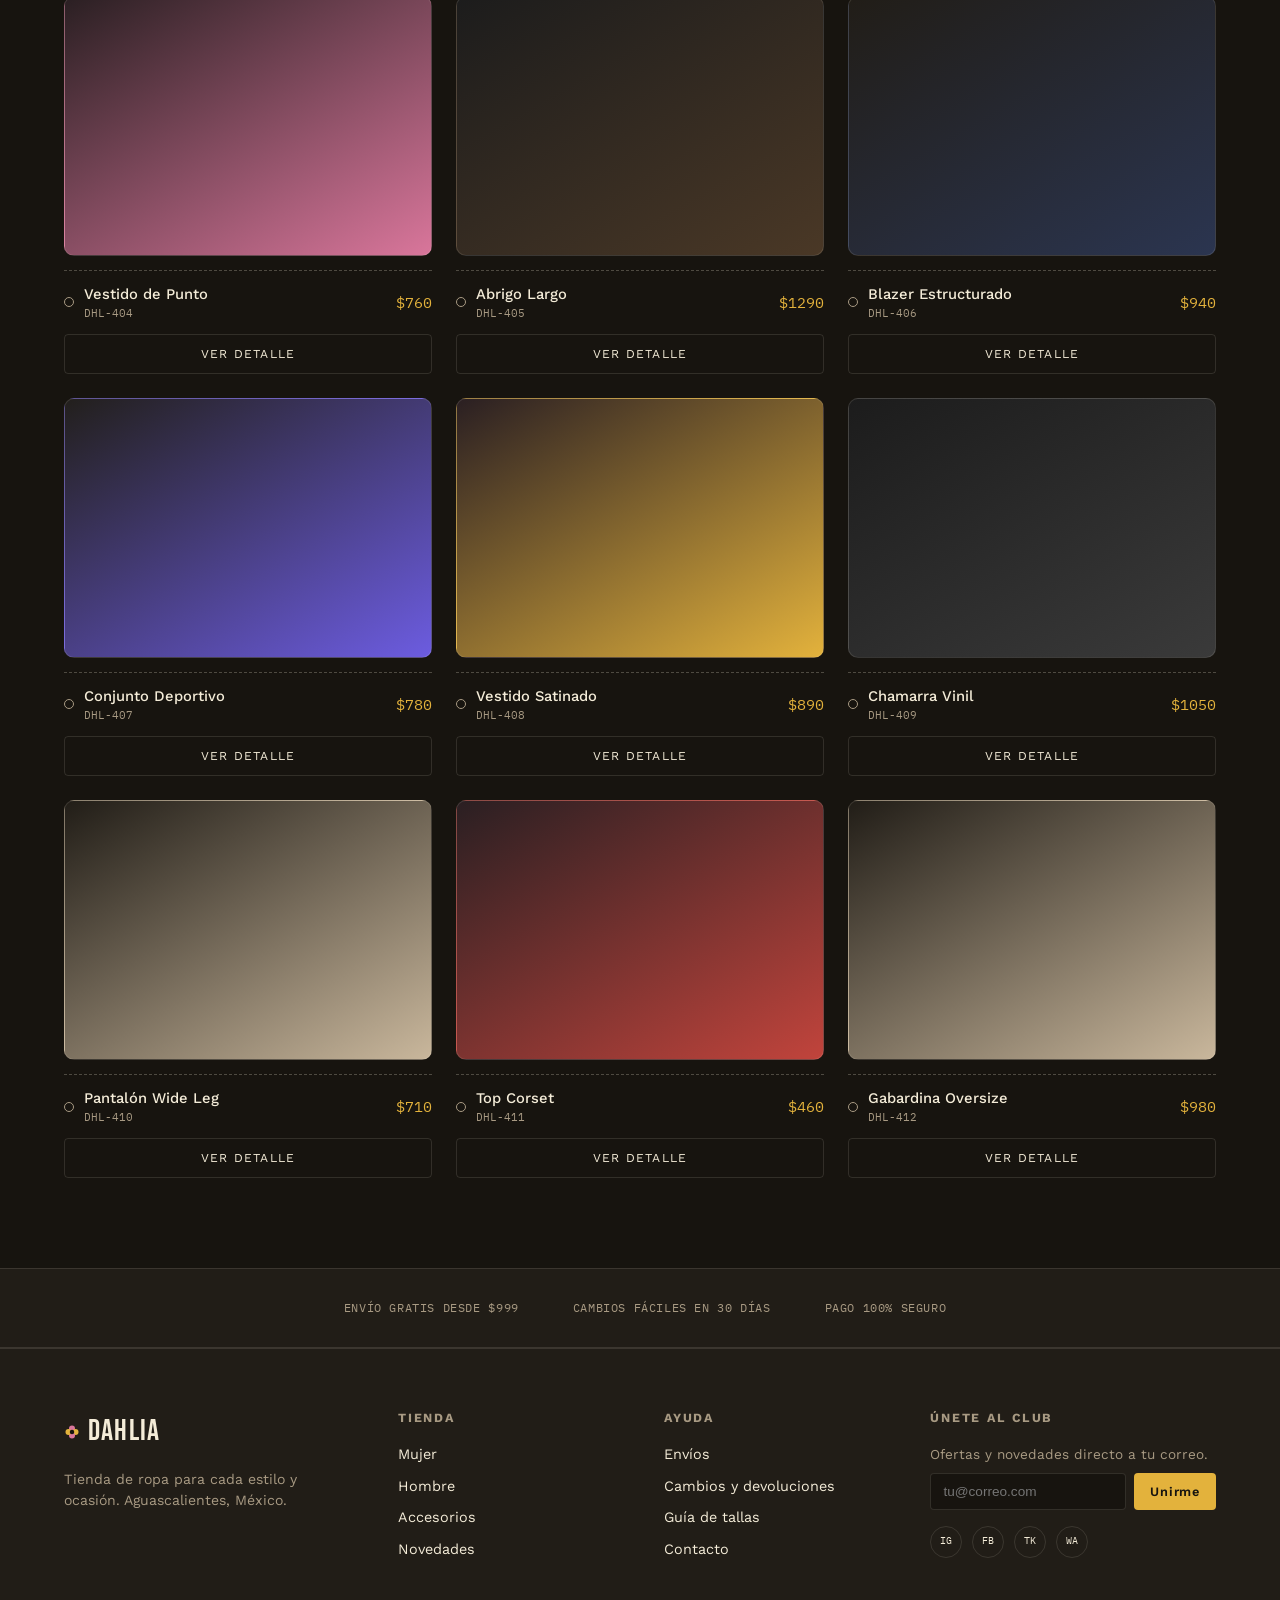
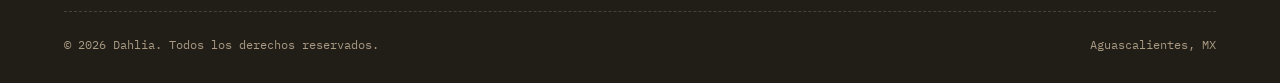
==== commit 80b0fddd: "Quité todos los campos obligatorios" ====
--- a/index.html
+++ b/index.html
@@ -3,7 +3,7 @@
 <head>
 <meta charset="UTF-8">
 <meta name="viewport" content="width=device-width, initial-scale=1.0">
-<title>Dahlia — Bienvenida</title>
+<title>Dahlia — Bienvenid@</title>
 <link rel="preconnect" href="https://fonts.googleapis.com">
 <link rel="preconnect" href="https://fonts.gstatic.com" crossorigin>
 <link href="https://fonts.googleapis.com/css2?family=Bebas+Neue&family=Work+Sans:wght@400;500;600&family=IBM+Plex+Mono:wght@500&display=swap" rel="stylesheet">
@@ -37,7 +37,18 @@
     </div>
   </main>
 
-  
+  <section class="section novedades-promo">
+    <div class="wrap">
+      <div class="section-head">
+        <div>
+          <h2>Recién llegado</h2>
+          <p>Las piezas más nuevas de la temporada, antes que nadie.</p>
+        </div>
+        <a href="catalogo.html?cat=novedades" class="btn btn-ghost">Ver todas las novedades</a>
+      </div>
+      <div class="prod-grid prod-grid--promo" id="novedadesGrid"></div>
+    </div>
+  </section>
 
   <div class="benefits">
     <div class="wrap">
@@ -78,7 +89,7 @@
           <h4>Únete al club</h4>
           <p style="color:var(--muted); font-size:0.85rem; margin-bottom:6px;">Ofertas y novedades directo a tu correo.</p>
           <form class="newsletter" id="newsletterForm">
-            <input type="email" id="newsletterEmail" placeholder="tu@correo.com" aria-label="Correo electrónico" required>
+            <input type="text" id="newsletterEmail" placeholder="tu@correo.com" aria-label="Correo electrónico">
             <button type="submit">Unirme</button>
           </form>
           <p class="newsletter-msg" id="newsletterMsg" hidden></p>
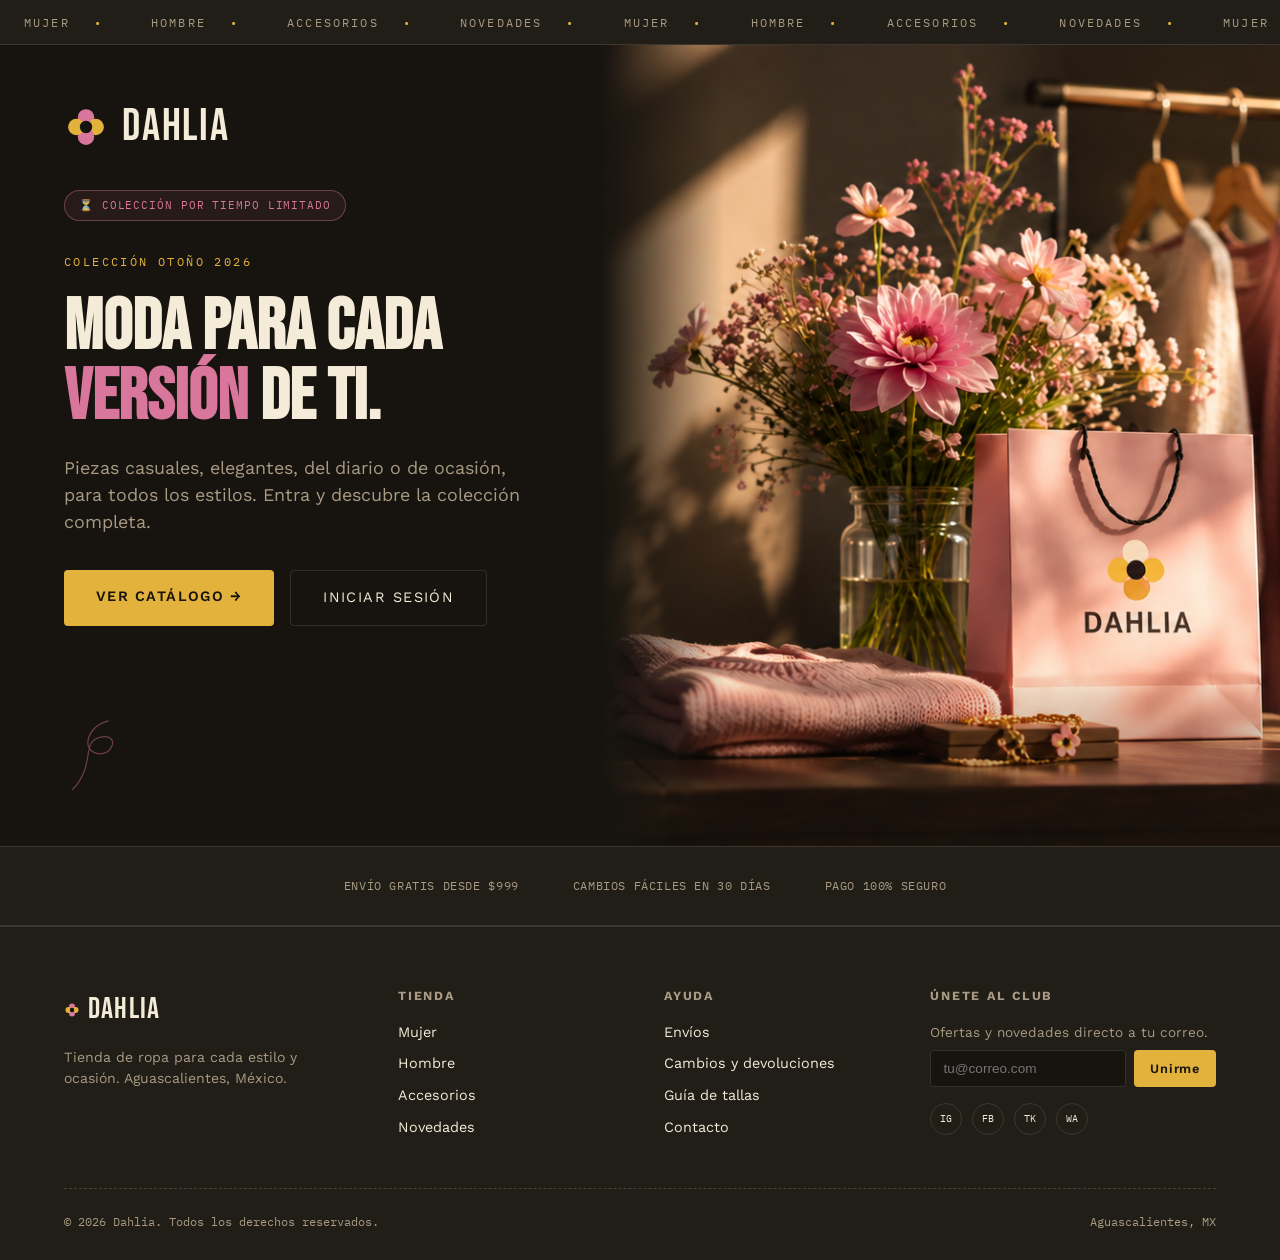
==== commit 44df90b7: "Detalles de los productos" ====
--- a/index.html
+++ b/index.html
@@ -15,40 +15,38 @@
     <div class="marquee-track">
       <span>Mujer</span><span>Hombre</span><span>Accesorios</span><span>Novedades</span>
       <span>Mujer</span><span>Hombre</span><span>Accesorios</span><span>Novedades</span>
+      <span>Mujer</span><span>Hombre</span><span>Accesorios</span><span>Novedades</span>
+      <span>Mujer</span><span>Hombre</span><span>Accesorios</span><span>Novedades</span>
     </div>
   </div>
 
-  <main class="landing">
-    <div class="wrap">
-      <div class="landing-logo">
+  <main class="landing landing--split">
+    <div class="landing-content">
+      <a href="index.html" class="landing-logo">
         <svg width="30" height="30" viewBox="0 0 32 32" fill="none" xmlns="http://www.w3.org/2000/svg" aria-hidden="true"><circle cx="16" cy="9" r="6" fill="var(--dahlia)"/><circle cx="23" cy="16" r="6" fill="var(--gold)"/><circle cx="16" cy="23" r="6" fill="var(--dahlia)"/><circle cx="9" cy="16" r="6" fill="var(--gold)"/><circle cx="16" cy="16" r="4.5" fill="var(--bg)"/></svg>
         <span>DAHLIA</span>
+      </a>
+
+      <div class="landing-badges">
+        <span class="urgency-badge">⏳ Colección por tiempo limitado</span>
+        <span class="eyebrow">Colección Otoño 2026</span>
+      </div>
+      <h1>Moda para cada <em>versión</em> de ti.</h1>
+      <p>Piezas casuales, elegantes, del diario o de ocasión, para todos los estilos. Entra y descubre la colección completa.</p>
+
+      <div class="hero-ctas landing-ctas">
+        <a href="inicio.html" class="btn btn-primary">Ver catálogo →</a>
+        <a href="login.html" class="btn btn-ghost">Iniciar sesión</a>
       </div>
 
-      <span class="urgency-badge">⏳ Colección por tiempo limitado</span>
-      <span class="eyebrow">Colección Otoño 2026</span>
-      <h1>Bienvenido a tu<br>manera de <em>florecer</em>.</h1>
-      <p>Ropa para cada versión de ti: casual, elegante, del diario o de ocasión. Entra y descubre la colección completa.</p>
-
-      <div class="hero-ctas landing-ctas">
-        <a href="inicio.html" class="btn btn-primary">Ver catálogo</a>
-        <a href="login.html" class="btn btn-ghost">Iniciar sesión</a>
-      </div>
+      <svg class="landing-doodle" viewBox="0 0 160 160" xmlns="http://www.w3.org/2000/svg" aria-hidden="true">
+        <path d="M10 150 C 40 120, 20 90, 45 85 C 70 80, 60 110, 40 105 C 20 100, 30 70, 55 65" stroke="var(--dahlia)" stroke-width="1.5" fill="none" opacity="0.55"/>
+      </svg>
+    </div>
+    <div class="landing-visual">
+      <img src="img/landing.png" alt="Dahlia — tienda de ropa, bolsa de compras y prendas colgadas" class="landing-photo">
     </div>
   </main>
-
-  <section class="section novedades-promo">
-    <div class="wrap">
-      <div class="section-head">
-        <div>
-          <h2>Recién llegado</h2>
-          <p>Las piezas más nuevas de la temporada, antes que nadie.</p>
-        </div>
-        <a href="catalogo.html?cat=novedades" class="btn btn-ghost">Ver todas las novedades</a>
-      </div>
-      <div class="prod-grid prod-grid--promo" id="novedadesGrid"></div>
-    </div>
-  </section>
 
   <div class="benefits">
     <div class="wrap">
@@ -109,7 +107,6 @@
   </footer>
 
   <script src="auth.js"></script>
-  <script src="products.js"></script>
   <script src="script.js"></script>
 </body>
 </html>
--- a/style.css
+++ b/style.css
@@ -103,7 +103,7 @@
 .marquee-track span::after{ content:'•'; margin-left:24px; color: var(--gold); }
 @keyframes scroll{
   from{ transform: translateX(0); }
-  to{ transform: translateX(-50%); }
+  to{ transform: translateX(-25%); }
 }
 
 /* ---------- Hero ---------- */
@@ -228,6 +228,115 @@
 }
 .landing-ctas{ justify-content:center; margin-bottom: 6px; }
 
+/* ---------- Landing dividida (hero a dos columnas con ilustración) ---------- */
+.landing--split{
+  min-height: clamp(560px, 64vh, 640px);
+  display: grid;
+  grid-template-columns: 0.94fr 1.06fr;
+  align-items: stretch;
+  padding: 0;
+  max-width: none;
+}
+.landing--split::before{ display: none; }
+.landing-content{
+  display: flex;
+  flex-direction: column;
+  justify-content: center;
+  align-items: flex-start;
+  text-align: left;
+  padding: 48px 5vw;
+  position: relative;
+  z-index: 1;
+}
+.landing--split .landing-logo{
+  justify-content: flex-start;
+  margin-bottom: 30px;
+  text-decoration: none;
+  gap: 14px;
+}
+.landing--split .landing-logo svg{
+  width: 44px;
+  height: 44px;
+}
+.landing--split .landing-logo span{
+  font-size: 2.8rem;
+  letter-spacing: 0.04em;
+}
+.landing-badges{
+  display: flex;
+  align-items: center;
+  gap: 16px;
+  flex-wrap: wrap;
+  margin-bottom: 22px;
+}
+.landing-badges .eyebrow{ margin-bottom: 0; }
+.landing--split h1{
+  font-size: clamp(3rem, 5.6vw, 5rem);
+  line-height: 0.98;
+  margin: 0 0 22px;
+}
+.landing--split p{
+  font-size: 1.12rem;
+  max-width: 460px;
+  margin: 0 0 34px;
+}
+.landing--split .landing-ctas{ justify-content: flex-start; }
+.landing--split .btn{
+  padding: 16px 32px;
+  font-size: 0.9rem;
+}
+.landing-doodle{
+  width: 130px;
+  margin-top: 36px;
+  opacity: 0.8;
+}
+.landing-visual{
+  position: relative;
+  min-height: 420px;
+  overflow: hidden;
+}
+.landing-visual::before{
+  content: '';
+  position: absolute;
+  inset: 0;
+  background: linear-gradient(90deg, var(--bg) 0%, transparent 18%);
+  z-index: 1;
+  pointer-events: none;
+}
+.landing-visual::after{
+  content: '';
+  position: absolute;
+  inset: 0;
+  background: linear-gradient(to bottom, transparent 78%, rgba(23,20,15,0.55) 100%);
+  z-index: 1;
+  pointer-events: none;
+}
+.landing-photo{
+  position: relative;
+  z-index: 0;
+  width: 100%;
+  height: 100%;
+  object-fit: cover;
+  object-position: 66% 38%;
+  display: block;
+}
+
+@media (max-width: 900px){
+  .landing--split{ height: auto; grid-template-columns: 1fr; }
+  .landing-content{
+    padding: 56px 24px 20px;
+    align-items: center;
+    text-align: center;
+  }
+  .landing--split .landing-logo{ justify-content: center; }
+  .landing--split .landing-logo svg{ width: 36px; height: 36px; }
+  .landing--split .landing-logo span{ font-size: 2.2rem; }
+  .landing--split h1{ font-size: clamp(2.4rem, 8vw, 3.4rem); }
+  .landing--split .landing-ctas{ justify-content: center; }
+  .landing-doodle{ display: none; }
+  .landing-visual{ min-height: 320px; }
+}
+
 .login-panel{
   display:none;
   text-align:left;
@@ -265,6 +374,8 @@
   border-bottom: var(--border);
   background: var(--surface);
   padding: 30px 0;
+  position: relative;
+  z-index: 2;
 }
 .benefits .wrap{
   display:flex;
@@ -391,21 +502,25 @@
   transition: transform .25s;
 }
 .cat-card:hover{ transform: translateY(-6px); }
+.cat-card img{
+  position:absolute; inset:0; z-index:0;
+  width:100%; height:100%;
+  object-fit: cover;
+  transition: transform .5s ease;
+}
+.cat-card:hover img{ transform: scale(1.06); }
 .cat-card::before{
-  content:''; position:absolute; inset:0; z-index:0;
-}
-.cat-card.mujer::before{ background: linear-gradient(160deg,#3a222c, var(--dahlia) 130%); }
-.cat-card.hombre::before{ background: linear-gradient(160deg,#22201c,#3f4a3a 130%); }
-.cat-card.accesorios::before{ background: linear-gradient(160deg,#2a251d,#e3b23c 150%); }
-.cat-card.novedades::before{ background: linear-gradient(160deg,#231f2b,#6c5ce0 150%); }
+  content:''; position:absolute; inset:0; z-index:1;
+  background: linear-gradient(180deg, rgba(0,0,0,0) 40%, rgba(0,0,0,0.75) 100%);
+}
 .cat-card span{
-  position:relative; z-index:1;
+  position:relative; z-index:2;
   font-family: var(--display);
   font-size: 1.5rem;
   letter-spacing: 0.04em;
 }
 .cat-card small{
-  position:relative; z-index:1;
+  position:relative; z-index:2;
   display:block;
   font-family: var(--mono);
   font-size: 0.7rem;
@@ -698,7 +813,39 @@
 .product-detail-image{
   height: 460px;
   border-radius: 12px;
-}
+  position: relative;
+  display:flex; align-items:center; justify-content:center;
+}
+.product-main-photo{
+  width:100%; height:100%;
+  object-fit: cover;
+  border-radius: 12px;
+}
+.placeholder-note{
+  font-family: var(--mono);
+  font-size: 0.78rem;
+  letter-spacing: 0.06em;
+  color: rgba(244,236,216,0.85);
+  background: rgba(0,0,0,0.25);
+  padding: 6px 14px;
+  border-radius: 20px;
+}
+.gallery-thumbs{
+  display:flex; gap: 10px;
+  margin-top: 12px;
+}
+.gallery-thumb{
+  width: 64px; height: 64px;
+  border-radius: 8px;
+  border: var(--border);
+  overflow: hidden;
+  padding: 0;
+  opacity: 0.6;
+  transition: opacity .2s, border-color .2s;
+}
+.gallery-thumb img{ width:100%; height:100%; object-fit: cover; }
+.gallery-thumb:hover{ opacity: 0.85; }
+.gallery-thumb.active{ opacity: 1; border-color: var(--gold); }
 .product-detail-info{ padding-top: 6px; }
 .product-detail-name{
   font-family: var(--display);
@@ -710,6 +857,12 @@
   font-family: var(--mono);
   font-size: 1.3rem;
   color: var(--gold);
+  margin-bottom: 4px;
+}
+.price-per-unit{
+  font-family: var(--mono);
+  font-size: 0.78rem;
+  color: var(--muted);
   margin-bottom: 20px;
 }
 .product-detail-desc{
@@ -763,6 +916,91 @@
 }
 .option-swatch:hover{ transform: scale(1.08); }
 .option-swatch.active{ outline-color: var(--gold); outline-width: 2px; }
+.color-note{
+  margin-top: 10px;
+  font-size: 0.85rem;
+  color: var(--muted);
+  max-width: 420px;
+}
+.size-measurements{
+  margin-top: 12px;
+  display: flex;
+  flex-direction: column;
+  gap: 0;
+  background: var(--surface);
+  border: var(--border);
+  border-radius: 8px;
+  padding: 4px 16px;
+  max-width: 320px;
+}
+.measurement-row{
+  display:flex; align-items:center; justify-content: space-between; gap: 12px;
+  font-size: 0.85rem;
+  padding: 10px 0;
+}
+.measurement-row + .measurement-row{ border-top: 1px solid rgba(244,236,216,0.08); }
+.measurement-row span{ color: var(--muted); }
+.measurement-row strong{ color: var(--ivory); font-weight: 600; white-space: nowrap; }
+.product-details-block{
+  margin-top: 34px;
+  padding-top: 26px;
+  border-top: var(--border);
+  max-width: 460px;
+}
+.product-details-block h3{
+  font-family: var(--display);
+  font-size: 1.1rem;
+  letter-spacing: 0.04em;
+  margin-bottom: 12px;
+}
+.product-details-list{ display:flex; flex-direction:column; gap: 8px; }
+.product-details-list li{
+  font-size: 0.86rem;
+  color: var(--muted);
+  line-height: 1.5;
+}
+.product-details-list li strong{ color: var(--ivory); }
+
+.add-to-cart-row{
+  display:flex; align-items:center; gap: 14px;
+  flex-wrap: wrap;
+}
+.qty-stepper{
+  display:flex; align-items:center;
+  border: var(--border);
+  border-radius: 6px;
+  overflow:hidden;
+}
+.qty-btn{
+  background: var(--surface);
+  color: var(--ivory);
+  border: none;
+  width: 38px; height: 44px;
+  font-size: 1.1rem;
+  line-height: 1;
+  transition: background .2s;
+}
+.qty-btn:hover{ background: var(--surface-alt); }
+.qty-input{
+  width: 44px; height: 44px;
+  border: none;
+  border-left: var(--border);
+  border-right: var(--border);
+  background: var(--bg);
+  color: var(--ivory);
+  text-align: center;
+  font-family: var(--mono);
+  font-size: 0.95rem;
+  -moz-appearance: textfield;
+}
+.qty-input::-webkit-outer-spin-button,
+.qty-input::-webkit-inner-spin-button{ -webkit-appearance: none; margin: 0; }
+.add-to-cart-row .product-add-btn{ width: auto; flex: 1; max-width: 280px; margin: 0; }
+
+@media (max-width: 460px){
+  .add-to-cart-row{ flex-direction: column; align-items: stretch; }
+  .add-to-cart-row .product-add-btn{ max-width: none; }
+}
 .product-add-btn{ width: 100%; max-width: 320px; }
 
 @media (max-width: 800px){
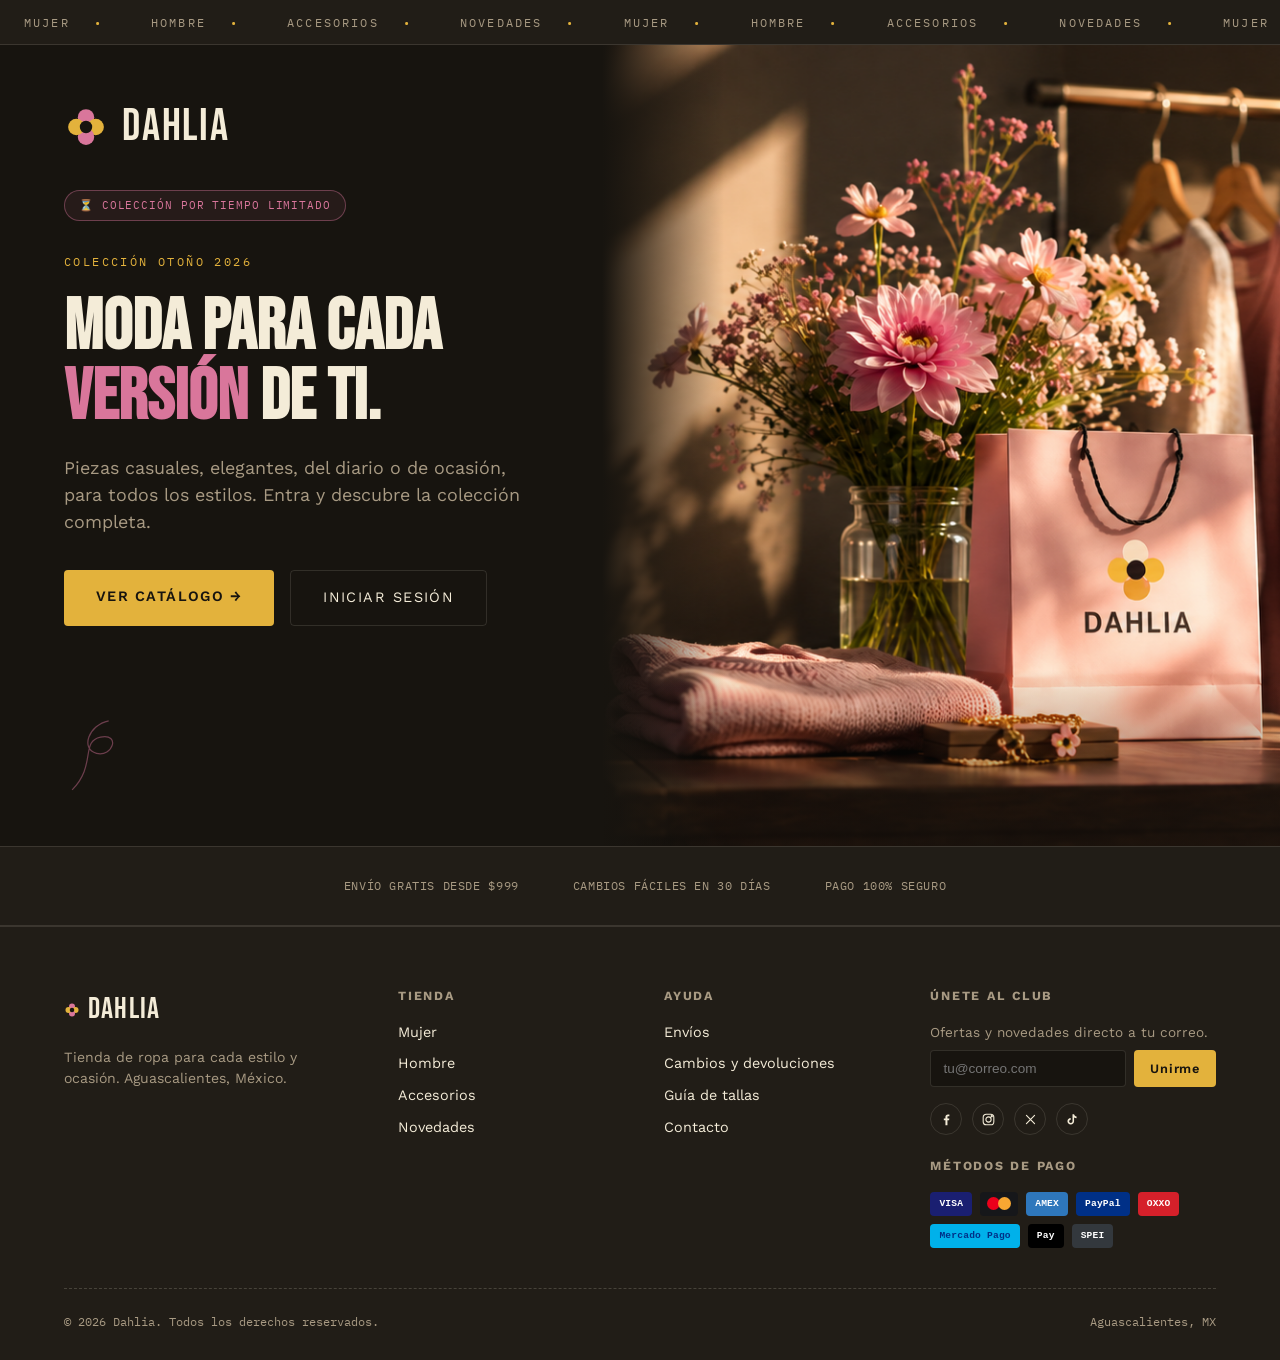
==== commit addce85c: "Productos" ====
--- a/index.html
+++ b/index.html
@@ -92,10 +92,23 @@
           </form>
           <p class="newsletter-msg" id="newsletterMsg" hidden></p>
           <div class="social-icons footer-social">
-            <a href="#" class="social-icon social-icon--sm" aria-label="Instagram">IG</a>
-            <a href="#" class="social-icon social-icon--sm" aria-label="Facebook">FB</a>
-            <a href="#" class="social-icon social-icon--sm" aria-label="TikTok">TK</a>
-            <a href="#" class="social-icon social-icon--sm" aria-label="WhatsApp">WA</a>
+            <a href="#" class="social-icon social-icon--sm" aria-label="Facebook"><svg viewBox="0 0 24 24" fill="currentColor" aria-hidden="true"><path d="M13.5 21v-7.8h2.6l.4-3h-3V8.2c0-.87.24-1.46 1.5-1.46H16.6V4.1C16.3 4.06 15.3 4 14.2 4c-2.3 0-3.9 1.4-3.9 4v2.2H7.7v3h2.6V21h3.2z"/></svg></a>
+            <a href="#" class="social-icon social-icon--sm" aria-label="Instagram"><svg viewBox="0 0 24 24" fill="none" stroke="currentColor" stroke-width="1.7" aria-hidden="true"><rect x="3.5" y="3.5" width="17" height="17" rx="5"/><circle cx="12" cy="12" r="4.2"/><circle cx="17.2" cy="6.8" r="1"/></svg></a>
+            <a href="#" class="social-icon social-icon--sm" aria-label="Twitter"><svg viewBox="0 0 24 24" fill="none" stroke="currentColor" stroke-width="1.8" stroke-linecap="round" aria-hidden="true"><path d="M5.5 5.5l13 13M18.5 5.5l-13 13"/></svg></a>
+            <a href="#" class="social-icon social-icon--sm" aria-label="TikTok"><svg viewBox="0 0 24 24" fill="currentColor" aria-hidden="true"><path d="M14.5 3.5c.4 2 1.9 3.5 4 3.8v2.6c-1.5-.05-2.9-.5-4-1.3v6.1c0 3-2.4 5.3-5.3 5.3S3.9 17.7 3.9 14.8c0-2.9 2.3-5.2 5.2-5.3v2.7c-1.4.1-2.5 1.3-2.5 2.6 0 1.5 1.2 2.7 2.7 2.7s2.7-1.2 2.7-2.7V3.5h2.5z"/></svg></a>
+          </div>
+          <div class="footer-payments">
+            <h4>Métodos de pago</h4>
+            <div class="payment-icons">
+              <span class="payment-badge visa">VISA</span>
+              <span class="payment-badge mastercard"><span class="mc-circle red"></span><span class="mc-circle yellow"></span></span>
+              <span class="payment-badge amex">AMEX</span>
+              <span class="payment-badge paypal">PayPal</span>
+              <span class="payment-badge oxxo">OXXO</span>
+              <span class="payment-badge mercadopago">Mercado Pago</span>
+              <span class="payment-badge applepay"> Pay</span>
+              <span class="payment-badge spei">SPEI</span>
+            </div>
           </div>
         </div>
       </div>
--- a/style.css
+++ b/style.css
@@ -16,7 +16,7 @@
 }
 
 *{ box-sizing: border-box; margin:0; padding:0; }
-html{ scroll-behavior: smooth; }
+html{ scroll-behavior: smooth; scroll-padding-top: 76px; }
 body{
   background: var(--bg);
   color: var(--ivory);
@@ -66,14 +66,39 @@
 }
 .nav-links a:hover::after{ width:100%; }
 
-.header-actions{ display:flex; align-items:center; gap:12px; }
-.cart-btn{
-  display:flex; align-items:center; gap:8px;
+.header-actions{ display:flex; align-items:center; gap:10px; }
+.icon-btn{
+  position: relative;
+  display:flex; align-items:center; justify-content:center;
+  width: 40px; height: 40px;
   background:none; border: var(--border); color: var(--ivory);
-  padding: 8px 14px; border-radius: 999px; font-size:0.8rem;
-  letter-spacing: 0.06em;
-}
-.cart-btn:hover{ border-color: var(--gold); color: var(--gold); }
+  border-radius: 50%;
+  transition: border-color .2s, color .2s;
+}
+.icon-btn svg{ width: 18px; height: 18px; }
+.icon-btn:hover{ border-color: var(--gold); color: var(--gold); }
+.icon-btn.is-authenticated::after{
+  content:'';
+  position:absolute; top:2px; right:2px;
+  width:8px; height:8px; border-radius:50%;
+  background: var(--gold);
+  border: 2px solid var(--bg);
+}
+.cart-btn{ gap: 0; }
+.cart-count{
+  position: absolute;
+  bottom: -4px; right: -4px;
+  min-width: 17px; height: 17px;
+  padding: 0 3px;
+  display:flex; align-items:center; justify-content:center;
+  background: var(--gold);
+  color: var(--bg);
+  font-family: var(--mono);
+  font-size: 0.62rem;
+  font-weight: 600;
+  border-radius: 999px;
+  border: 2px solid var(--bg);
+}
 
 .menu-toggle{
   display:none; flex-direction:column; gap:5px; background:none; border:none;
@@ -110,13 +135,62 @@
 .hero{
   padding: 90px 0 100px;
   position: relative;
+  overflow: hidden;
+  background:
+    radial-gradient(ellipse 60% 55% at 50% 15%, rgba(217,118,155,0.12), transparent 70%),
+    var(--bg);
+}
+.hero::before{
+  content:'';
+  position:absolute; inset:0;
+  background-image: url('img/pattern-flower.png');
+  background-repeat: repeat;
+  opacity: 0.22;
+  pointer-events: none;
 }
 .hero .wrap{
   max-width: 640px;
   text-align: center;
+  position: relative;
+  z-index: 1;
 }
 .hero .wrap > div{
   margin: 0 auto;
+}
+.hero--split{
+  padding: 0;
+  min-height: calc(100vh - 120px);
+  display: flex;
+  align-items: center;
+}
+.hero--split .wrap{
+  max-width: 1180px;
+  height: clamp(460px, calc(100vh - 220px), 640px);
+  display: grid;
+  grid-template-columns: 1fr 0.9fr;
+  align-items: stretch;
+  gap: 48px;
+  text-align: left;
+}
+.hero--split .wrap > div:first-child{
+  margin: 0;
+  display: flex;
+  flex-direction: column;
+  justify-content: center;
+}
+.hero--split .hero-ctas{ justify-content: flex-start; }
+.hero--split p{ margin-left: 0; margin-right: 0; }
+.hero-visual{
+  position: relative;
+  border-radius: 18px;
+  overflow: hidden;
+  height: 100%;
+}
+.hero-photo{
+  width: 100%;
+  height: 100%;
+  object-fit: cover;
+  display: block;
 }
 .hero-ctas{ justify-content: center; }
 .hero p{ margin-left:auto; margin-right:auto; }
@@ -365,6 +439,12 @@
   border-radius: 4px;
   font-size: 0.9rem;
   font-family: var(--body-font);
+  transition: border-color .2s, box-shadow .2s;
+}
+.login-field input:focus{
+  outline: none;
+  border-color: var(--gold);
+  box-shadow: 0 0 0 3px rgba(227,178,60,0.15);
 }
 .login-submit{ width: 100%; margin-top: 4px; }
 
@@ -562,6 +642,35 @@
 .prod-sku{ font-family: var(--mono); font-size:0.7rem; color: var(--muted); }
 .prod-price{ font-family: var(--mono); color: var(--gold); font-size:0.95rem; }
 
+.prod-rating{
+  display:flex; align-items:center; gap:6px;
+  margin-top: 10px;
+}
+.prod-stars{ display:flex; gap:2px; }
+.star{ width:13px; height:13px; color: rgba(244,236,216,0.22); }
+.star svg{ width:100%; height:100%; fill: currentColor; }
+.star-filled{ color: var(--gold); }
+.prod-rating-num{ font-family: var(--mono); font-size:0.76rem; color: var(--ivory); }
+.prod-rating-count{ font-family: var(--mono); font-size:0.74rem; color: var(--muted); }
+
+.prod-desc{
+  color: var(--muted);
+  font-size: 0.82rem;
+  line-height: 1.5;
+  margin-top: 6px;
+  display: -webkit-box;
+  -webkit-line-clamp: 2;
+  -webkit-box-orient: vertical;
+  overflow: hidden;
+}
+
+.prod-actions{
+  display: flex;
+  align-items: stretch;
+  gap: 10px;
+  margin-top: 14px;
+}
+
 .prod-grid--promo{ grid-template-columns: repeat(3, 1fr); }
 
 /* ---------- About ---------- */
@@ -636,19 +745,107 @@
   border-radius: 50%;
   border: var(--border);
   display:flex; align-items:center; justify-content:center;
-  font-family: var(--mono);
-  font-size: 0.68rem;
-  letter-spacing: 0.02em;
   color: var(--ivory);
   transition: border-color .2s, color .2s, transform .2s;
 }
+.social-icon svg{ width: 18px; height: 18px; }
 .social-icon:hover{ border-color: var(--gold); color: var(--gold); transform: translateY(-3px); }
-.social-icon--sm{ width: 32px; height: 32px; font-size: 0.6rem; }
+.social-icon--sm{ width: 32px; height: 32px; }
+.social-icon--sm svg{ width: 15px; height: 15px; }
 .footer-social{ margin-top: 16px; }
 
+/* ---------- Métodos de pago ---------- */
+.footer-payments{ margin-top: 22px; }
+.payment-icons{ display:flex; flex-wrap:wrap; gap:8px; margin-top:10px; }
+.payment-badge{
+  height: 24px; padding: 0 9px; border-radius: 4px;
+  display:flex; align-items:center; justify-content:center; gap:3px;
+  font-family: var(--mono); font-size: 0.6rem; font-weight:700;
+  letter-spacing: 0.02em; color:#fff; white-space:nowrap;
+}
+.payment-badge.visa{ background:#1a1f71; }
+.payment-badge.mastercard{ background:#16171a; width:38px; padding:0; }
+.payment-badge.mastercard .mc-circle{ width:13px; height:13px; border-radius:50%; }
+.payment-badge.mastercard .mc-circle.red{ background:#eb001b; margin-right:-5px; }
+.payment-badge.mastercard .mc-circle.yellow{ background:#f79e1b; mix-blend-mode:screen; }
+.payment-badge.amex{ background:#2e77bc; }
+.payment-badge.paypal{ background:#003087; }
+.payment-badge.oxxo{ background:#d5202a; }
+.payment-badge.mercadopago{ background:#00b1ea; color:#003087; }
+.payment-badge.applepay{ background:#000; }
+.payment-badge.spei{ background:#33383d; }
+
 /* ---------- Pantalla de login / crear cuenta ---------- */
-.auth-page{ min-height: 100vh; }
-.auth-logo{ text-decoration:none; }
+.auth-split{
+  min-height: 100vh;
+  display: grid;
+  grid-template-columns: 1fr 0.92fr;
+  align-items: stretch;
+}
+.auth-panel{
+  position: relative;
+  display: flex;
+  align-items: center;
+  justify-content: center;
+  padding: 48px 5vw;
+  overflow: hidden;
+}
+.auth-panel::before{
+  content:'';
+  position:absolute;
+  top:-10%; left:20%;
+  width:520px; height:520px;
+  background: radial-gradient(circle, rgba(217,118,155,0.14), rgba(227,178,60,0.08) 45%, transparent 70%);
+  filter: blur(30px);
+  z-index:0;
+  pointer-events:none;
+}
+.auth-panel .wrap{ max-width: 420px; width: 100%; position: relative; z-index: 1; }
+.auth-doodle{ position: absolute; width: 150px; opacity: 0.12; z-index: 0; pointer-events: none; }
+.auth-doodle--tl{ top: -30px; left: -30px; }
+.auth-doodle--br{ bottom: -34px; right: -34px; width: 190px; opacity: 0.9; filter: drop-shadow(0 10px 26px rgba(0,0,0,0.4)); }
+.auth-visual{
+  position: relative;
+  min-height: 480px;
+  overflow: hidden;
+}
+.auth-visual::before{
+  content: '';
+  position: absolute;
+  inset: 0;
+  background: linear-gradient(90deg, var(--bg) 0%, transparent 20%);
+  z-index: 1;
+  pointer-events: none;
+}
+.auth-visual::after{
+  content: '';
+  position: absolute;
+  inset: 0;
+  background: linear-gradient(to top, rgba(23,20,15,0.5) 0%, transparent 30%);
+  z-index: 1;
+  pointer-events: none;
+}
+.auth-photo{
+  position: relative;
+  z-index: 0;
+  width: 100%;
+  height: 100%;
+  object-fit: cover;
+  object-position: 72% 42%;
+  display: block;
+}
+@media (max-width: 900px){
+  .auth-split{ grid-template-columns: 1fr; }
+  .auth-visual{ display: none; }
+  .auth-panel{ padding: 56px 24px 40px; }
+}
+
+.auth-logo{
+  text-decoration:none;
+  margin-bottom: 34px;
+}
+.auth-logo svg{ width: 38px; height: 38px; }
+.auth-logo span{ font-size: 2.3rem; }
 .auth-tabs{
   display:flex;
   justify-content:center;
@@ -677,19 +874,110 @@
   text-align: left;
   background: var(--surface);
   border: var(--border);
-  border-radius: 10px;
-  padding: 28px;
+  border-radius: 14px;
+  padding: 34px 30px;
+  position: relative;
+  overflow: hidden;
+  box-shadow: 0 30px 60px -28px rgba(0,0,0,0.65);
+}
+.auth-card::before{
+  content: '';
+  position: absolute;
+  top: 0; left: 0; right: 0;
+  height: 3px;
+  background: linear-gradient(90deg, var(--dahlia), var(--gold));
 }
 .auth-form{ display:none; }
 .auth-form.active{ display:block; }
+
+/* Campos con icono dentro del input */
+.input-icon-wrap{ position: relative; }
+.input-icon-wrap .input-icon{
+  position: absolute;
+  left: 13px; top: 50%;
+  transform: translateY(-50%);
+  width: 16px; height: 16px;
+  color: var(--muted);
+  pointer-events: none;
+  transition: color .2s;
+}
+.input-icon-wrap input{ padding-left: 40px; }
+.input-icon-wrap:has(input:focus) .input-icon{ color: var(--gold); }
+.input-icon-wrap.has-toggle input{ padding-right: 42px; }
+.input-toggle{
+  position: absolute;
+  right: 4px; top: 50%;
+  transform: translateY(-50%);
+  background: none;
+  border: none;
+  color: var(--muted);
+  padding: 8px;
+  display: flex;
+  align-items: center;
+  justify-content: center;
+  border-radius: 6px;
+  transition: color .2s;
+}
+.input-toggle:hover{ color: var(--gold); }
+.input-toggle svg{ width: 16px; height: 16px; }
+.input-toggle .icon-eye-off{ display: none; }
+.input-toggle.is-visible .icon-eye{ display: none; }
+.input-toggle.is-visible .icon-eye-off{ display: block; }
+
+/* Fila de recordarme / olvidaste tu contraseña */
+.login-extra-row{
+  display: flex;
+  align-items: center;
+  justify-content: space-between;
+  flex-wrap: wrap;
+  gap: 10px 16px;
+  margin: -6px 0 22px;
+}
+.checkbox-field{
+  display: flex;
+  align-items: center;
+  gap: 8px;
+  font-size: 0.82rem;
+  color: var(--muted);
+  cursor: pointer;
+  user-select: none;
+}
+.checkbox-field input{
+  width: 15px; height: 15px;
+  accent-color: var(--gold);
+  cursor: pointer;
+}
+.link-muted{
+  font-size: 0.8rem;
+  color: var(--muted);
+  transition: color .2s;
+}
+.link-muted:hover{ color: var(--gold); }
+
+.login-submit{
+  width: 100%;
+  margin-top: 4px;
+  display: flex;
+  align-items: center;
+  justify-content: center;
+  gap: 8px;
+}
+.login-submit .arrow{ transition: transform .15s; }
+.login-submit:hover .arrow{ transform: translateX(3px); }
+
 .auth-back{
   display:inline-block;
   margin-top: 26px;
   font-family: var(--mono);
   font-size: 0.78rem;
   color: var(--muted);
+  transition: color .2s;
 }
 .auth-back:hover{ color: var(--gold); }
+
+@media (max-width: 480px){
+  .auth-card{ padding: 28px 22px; }
+}
 
 /* ---------- Footer ---------- */
 footer{
@@ -708,6 +996,7 @@
   color: var(--muted); margin-bottom: 16px;
 }
 .footer-grid ul li{ margin-bottom: 10px; font-size:0.9rem; }
+.footer-col-last{ display:flex; flex-direction:column; }
 .footer-grid ul li a:hover{ color: var(--gold); }
 .newsletter{ display:flex; gap:8px; margin-top:8px; }
 .newsletter input{
@@ -743,6 +1032,12 @@
 /* ---------- Responsive ---------- */
 @media (max-width: 960px){
   .hero .wrap{ grid-template-columns: 1fr; }
+  .hero--split{ min-height: auto; padding: 48px 0; }
+  .hero--split .wrap{ height: auto; text-align: center; }
+  .hero--split .wrap > div:first-child{ margin: 0 auto; }
+  .hero--split .hero-ctas{ justify-content: center; }
+  .hero--split p{ margin-left: auto; margin-right: auto; }
+  .hero-visual{ height: 320px; }
   .cat-grid, .prod-grid{ grid-template-columns: repeat(2,1fr); }
   .about .wrap{ grid-template-columns: 1fr; }
   .footer-grid{ grid-template-columns: 1fr 1fr; }
@@ -760,12 +1055,54 @@
   .cat-grid, .prod-grid{ grid-template-columns: 1fr; }
   .footer-grid{ grid-template-columns: 1fr; gap:28px; }
   .benefits .wrap{ flex-direction:column; align-items:flex-start; gap:16px; }
-  .header-actions{ gap:8px; }
-  .cart-btn{ padding: 8px 10px; }
+  .header-actions{ gap:6px; }
+  .icon-btn{ width: 36px; height: 36px; }
 }
 
 /* ---------- Catálogo ---------- */
 .catalog-page{ padding-top: 60px; }
+.section-head--catalog{ align-items: center; }
+.catalog-search{
+  position: relative;
+  width: 100%;
+  max-width: 460px;
+  flex: 1 1 320px;
+  margin-bottom: 0;
+}
+.catalog-search-icon{
+  position: absolute;
+  left: 18px;
+  top: 50%;
+  transform: translateY(-50%);
+  width: 17px; height: 17px;
+  color: var(--muted);
+  pointer-events: none;
+  transition: color .2s;
+}
+.catalog-search input:focus ~ .catalog-search-icon{ color: var(--gold); }
+.catalog-search input{
+  width: 100%;
+  background: var(--surface);
+  border: var(--border);
+  color: var(--ivory);
+  padding: 14px 18px 14px 46px;
+  border-radius: 999px;
+  font-family: var(--body-font);
+  font-size: 0.92rem;
+  transition: border-color .2s;
+}
+.catalog-search input::placeholder{ color: var(--muted); }
+.catalog-search input:focus{
+  outline: none;
+  border-color: var(--gold);
+}
+.catalog-empty{
+  color: var(--muted);
+  font-family: var(--mono);
+  font-size: 0.9rem;
+  padding: 40px 0;
+  text-align: center;
+}
 .filter-tabs{
   display: flex;
   gap: 10px;
@@ -792,33 +1129,60 @@
   font-weight: 600;
 }
 .prod-detail-btn{
-  display: block;
-  width: 100%;
+  display: flex;
+  align-items: center;
+  justify-content: center;
+  flex: 1;
   text-align: center;
-  margin-top: 12px;
+  margin-top: 0;
   padding: 10px 16px;
   font-size: 0.76rem;
 }
+.prod-add-btn{
+  flex-shrink: 0;
+  width: 42px;
+  display: flex;
+  align-items: center;
+  justify-content: center;
+  background: none;
+  border: var(--border);
+  border-radius: 999px;
+  color: var(--ivory);
+  transition: border-color .2s, color .2s, background .2s;
+}
+.prod-add-btn svg{ width: 17px; height: 17px; }
+.prod-add-btn:hover{
+  border-color: var(--gold);
+  color: var(--bg);
+  background: var(--gold);
+}
 .catalog-cta{ text-align: center; margin-top: 44px; }
 
 /* ---------- Detalle de producto ---------- */
-.product-detail{ padding-top: 50px; }
-.back-btn{ margin-bottom: 32px; }
+.product-detail{ padding: 14px 0 16px; }
 .product-detail-grid{
   display: grid;
   grid-template-columns: 1fr 1fr;
-  gap: 56px;
+  gap: 36px;
   align-items: start;
 }
+.product-gallery{ position: relative; }
+.back-btn{
+  display: inline-flex;
+  margin-bottom: 20px;
+  padding: 10px 18px;
+  font-size: 0.76rem;
+}
 .product-detail-image{
-  height: 460px;
+  height: min(56vh, 420px);
   border-radius: 12px;
   position: relative;
   display:flex; align-items:center; justify-content:center;
+  background: var(--surface);
 }
 .product-main-photo{
   width:100%; height:100%;
-  object-fit: cover;
+  object-fit: contain;
   border-radius: 12px;
 }
 .placeholder-note{
@@ -831,11 +1195,11 @@
   border-radius: 20px;
 }
 .gallery-thumbs{
-  display:flex; gap: 10px;
-  margin-top: 12px;
+  display:flex; gap: 8px;
+  margin-top: 8px;
 }
 .gallery-thumb{
-  width: 64px; height: 64px;
+  width: 48px; height: 48px;
   border-radius: 8px;
   border: var(--border);
   overflow: hidden;
@@ -846,39 +1210,41 @@
 .gallery-thumb img{ width:100%; height:100%; object-fit: cover; }
 .gallery-thumb:hover{ opacity: 0.85; }
 .gallery-thumb.active{ opacity: 1; border-color: var(--gold); }
-.product-detail-info{ padding-top: 6px; }
+.product-detail-info{ padding-top: 0; }
 .product-detail-name{
   font-family: var(--display);
-  font-size: clamp(2rem, 4vw, 2.8rem);
+  font-size: clamp(1.5rem, 2.6vw, 2rem);
   letter-spacing: 0.02em;
-  margin: 10px 0 6px;
+  margin: 6px 0 4px;
 }
 .product-detail-price{
   font-family: var(--mono);
-  font-size: 1.3rem;
+  font-size: 1.05rem;
   color: var(--gold);
-  margin-bottom: 4px;
+  margin-bottom: 2px;
 }
 .price-per-unit{
   font-family: var(--mono);
-  font-size: 0.78rem;
-  color: var(--muted);
-  margin-bottom: 20px;
+  font-size: 0.72rem;
+  color: var(--muted);
+  margin-bottom: 10px;
 }
 .product-detail-desc{
   color: var(--muted);
-  margin-bottom: 28px;
+  margin-bottom: 14px;
   max-width: 440px;
-}
-.option-group{ margin-bottom: 26px; }
+  font-size: 0.9rem;
+  line-height: 1.4;
+}
+.option-group{ margin-bottom: 14px; }
 .option-label{
   display: block;
   font-family: var(--mono);
-  font-size: 0.76rem;
+  font-size: 0.72rem;
   letter-spacing: 0.1em;
   text-transform: uppercase;
   color: var(--muted);
-  margin-bottom: 12px;
+  margin-bottom: 8px;
 }
 .option-selected-name{
   color: var(--ivory);
@@ -891,10 +1257,10 @@
   background: none;
   border: var(--border);
   color: var(--ivory);
-  padding: 8px 16px;
+  padding: 5px 13px;
   border-radius: 6px;
   font-family: var(--mono);
-  font-size: 0.8rem;
+  font-size: 0.76rem;
   transition: border-color .2s, background .2s, color .2s;
 }
 .option-pill:hover{ border-color: var(--gold); }
@@ -904,9 +1270,9 @@
   border-color: var(--gold);
   font-weight: 600;
 }
-.option-swatches{ display: flex; gap: 10px; }
+.option-swatches{ display: flex; gap: 8px; }
 .option-swatch{
-  width: 34px; height: 34px;
+  width: 28px; height: 28px;
   border-radius: 50%;
   border: 2px solid transparent;
   outline: 1px solid rgba(244,236,216,0.2);
@@ -917,47 +1283,47 @@
 .option-swatch:hover{ transform: scale(1.08); }
 .option-swatch.active{ outline-color: var(--gold); outline-width: 2px; }
 .color-note{
-  margin-top: 10px;
-  font-size: 0.85rem;
+  margin-top: 8px;
+  font-size: 0.8rem;
   color: var(--muted);
   max-width: 420px;
 }
 .size-measurements{
-  margin-top: 12px;
+  margin-top: 8px;
   display: flex;
   flex-direction: column;
   gap: 0;
   background: var(--surface);
   border: var(--border);
   border-radius: 8px;
-  padding: 4px 16px;
+  padding: 2px 14px;
   max-width: 320px;
 }
 .measurement-row{
   display:flex; align-items:center; justify-content: space-between; gap: 12px;
-  font-size: 0.85rem;
-  padding: 10px 0;
+  font-size: 0.78rem;
+  padding: 6px 0;
 }
 .measurement-row + .measurement-row{ border-top: 1px solid rgba(244,236,216,0.08); }
 .measurement-row span{ color: var(--muted); }
 .measurement-row strong{ color: var(--ivory); font-weight: 600; white-space: nowrap; }
 .product-details-block{
-  margin-top: 34px;
-  padding-top: 26px;
+  margin-top: 10px;
+  padding-top: 10px;
   border-top: var(--border);
   max-width: 460px;
 }
 .product-details-block h3{
   font-family: var(--display);
-  font-size: 1.1rem;
+  font-size: 0.95rem;
   letter-spacing: 0.04em;
-  margin-bottom: 12px;
-}
-.product-details-list{ display:flex; flex-direction:column; gap: 8px; }
+  margin-bottom: 8px;
+}
+.product-details-list{ display:flex; flex-direction:column; gap: 4px; }
 .product-details-list li{
-  font-size: 0.86rem;
-  color: var(--muted);
-  line-height: 1.5;
+  font-size: 0.8rem;
+  color: var(--muted);
+  line-height: 1.4;
 }
 .product-details-list li strong{ color: var(--ivory); }
 
@@ -975,14 +1341,14 @@
   background: var(--surface);
   color: var(--ivory);
   border: none;
-  width: 38px; height: 44px;
-  font-size: 1.1rem;
+  width: 34px; height: 38px;
+  font-size: 1.05rem;
   line-height: 1;
   transition: background .2s;
 }
 .qty-btn:hover{ background: var(--surface-alt); }
 .qty-input{
-  width: 44px; height: 44px;
+  width: 40px; height: 38px;
   border: none;
   border-left: var(--border);
   border-right: var(--border);
@@ -1001,9 +1367,396 @@
   .add-to-cart-row{ flex-direction: column; align-items: stretch; }
   .add-to-cart-row .product-add-btn{ max-width: none; }
 }
-.product-add-btn{ width: 100%; max-width: 320px; }
+.product-add-btn{ width: 100%; max-width: 320px; padding-top: 12px; padding-bottom: 12px; }
 
 @media (max-width: 800px){
   .product-detail-grid{ grid-template-columns: 1fr; }
-  .product-detail-image{ height: 320px; }
+  .product-detail-image{ height: min(42vh, 360px); }
+}
+
+/* ---------- Modal: elegir color, talla y cantidad al agregar al carrito ---------- */
+body.modal-open{ overflow: hidden; }
+.modal-overlay{
+  position: fixed;
+  inset: 0;
+  background: rgba(10, 8, 6, 0.72);
+  backdrop-filter: blur(3px);
+  display: flex;
+  align-items: center;
+  justify-content: center;
+  padding: 20px;
+  z-index: 200;
+  opacity: 0;
+  pointer-events: none;
+  transition: opacity .2s ease;
+}
+.modal-overlay.open{
+  opacity: 1;
+  pointer-events: auto;
+}
+.modal-panel{
+  position: relative;
+  width: 100%;
+  max-width: 440px;
+  max-height: 90vh;
+  overflow-y: auto;
+  background: var(--bg);
+  border: var(--border);
+  border-radius: 14px;
+  padding: 28px;
+  box-shadow: 0 30px 70px -24px rgba(0,0,0,0.7);
+  transform: translateY(10px) scale(0.98);
+  transition: transform .2s ease;
+}
+.modal-overlay.open .modal-panel{ transform: translateY(0) scale(1); }
+.modal-close{
+  position: absolute;
+  top: 14px; right: 14px;
+  width: 32px; height: 32px;
+  display: flex; align-items: center; justify-content: center;
+  background: none;
+  border: var(--border);
+  border-radius: 50%;
+  color: var(--muted);
+  transition: color .2s, border-color .2s;
+}
+.modal-close svg{ width: 15px; height: 15px; }
+.modal-close:hover{ color: var(--gold); border-color: var(--gold); }
+.modal-product{
+  display: flex;
+  gap: 16px;
+  align-items: center;
+  margin-bottom: 22px;
+  padding-right: 30px;
+}
+.modal-product-image{
+  flex-shrink: 0;
+  width: 76px; height: 92px;
+  border-radius: 8px;
+  background: var(--surface);
+  display: flex; align-items: center; justify-content: center;
+  overflow: hidden;
+}
+.modal-product-image img{ width: 100%; height: 100%; object-fit: contain; }
+.modal-product-info h3{
+  font-family: var(--display);
+  font-size: 1.3rem;
+  letter-spacing: 0.02em;
+  margin: 2px 0 4px;
+}
+.modal-product-price{
+  font-family: var(--mono);
+  color: var(--gold);
+  font-size: 0.95rem;
+}
+.modal-panel .option-group{ margin-bottom: 18px; }
+.modal-panel .add-to-cart-row{ max-width: none; margin-top: 4px; }
+
+@media (max-width: 480px){
+  .modal-panel{ padding: 22px 18px; }
+}
+
+/* ---------- Productos relacionados (detalle de producto) ---------- */
+.related-products{
+  margin-top: 64px;
+  padding-top: 40px;
+  border-top: var(--border);
+}
+.related-title{
+  font-family: var(--display);
+  font-size: clamp(1.5rem, 3vw, 2rem);
+  letter-spacing: 0.02em;
+  margin-bottom: 28px;
+}
+
+/* ---------- Carrito ---------- */
+.cart-placeholder{
+  max-width: 480px;
+  margin: 20px auto 0;
+  text-align: center;
+}
+.cart-layout{
+  display: grid;
+  grid-template-columns: 1fr 320px;
+  gap: 40px;
+  align-items: start;
+}
+.cart-items{ display: flex; flex-direction: column; gap: 16px; }
+.cart-item{
+  display: grid;
+  grid-template-columns: 84px 1fr auto auto;
+  align-items: center;
+  gap: 18px;
+  background: var(--surface);
+  border: var(--border);
+  border-radius: 10px;
+  padding: 14px;
+}
+.cart-item-image{
+  width: 84px; height: 100px;
+  border-radius: 8px;
+  overflow: hidden;
+  display: flex; align-items: center; justify-content: center;
+  background: var(--surface-alt);
+}
+.cart-item-image img{ width: 100%; height: 100%; object-fit: cover; }
+.cart-item-info h3{
+  font-family: var(--display);
+  font-size: 1.05rem;
+  letter-spacing: 0.02em;
+  margin: 2px 0 4px;
+}
+.cart-item-variant{
+  font-size: 0.8rem;
+  color: var(--muted);
+  margin-bottom: 8px;
+}
+.cart-item-remove{
+  display: inline-flex;
+  align-items: center;
+  gap: 6px;
+  background: none;
+  border: none;
+  color: var(--muted);
+  font-family: var(--mono);
+  font-size: 0.72rem;
+  letter-spacing: 0.04em;
+  text-transform: uppercase;
+  transition: color .2s;
+}
+.cart-item-remove svg{ width: 13px; height: 13px; }
+.cart-item-remove:hover{ color: var(--brick); }
+.cart-item-qty{ flex-shrink: 0; }
+.cart-item-price{
+  font-family: var(--mono);
+  color: var(--gold);
+  font-size: 0.95rem;
+  white-space: nowrap;
+  min-width: 90px;
+  text-align: right;
+}
+
+.cart-summary{
+  position: sticky;
+  top: 96px;
+  background: var(--surface);
+  border: var(--border);
+  border-radius: 12px;
+  padding: 24px;
+}
+.cart-summary h3{
+  font-family: var(--display);
+  font-size: 1.2rem;
+  margin-bottom: 16px;
+}
+.cart-summary-row{
+  display: flex;
+  justify-content: space-between;
+  font-size: 0.9rem;
+  color: var(--muted);
+  padding: 8px 0;
+}
+.cart-summary-total{
+  border-top: var(--border);
+  margin-top: 8px;
+  padding-top: 14px;
+  color: var(--ivory);
+  font-size: 1.05rem;
+  font-weight: 600;
+}
+.cart-summary-total span:last-child{ color: var(--gold); font-family: var(--mono); }
+.cart-checkout-btn{ width: 100%; margin-top: 16px; }
+.cart-continue-link{
+  display: block;
+  text-align: center;
+  margin-top: 14px;
+  font-size: 0.8rem;
+  color: var(--muted);
+  transition: color .2s;
+}
+.cart-continue-link:hover{ color: var(--gold); }
+
+.checkout-placeholder{
+  max-width: 480px;
+  margin: 20px auto 0;
+  text-align: center;
+}
+.checkout-placeholder h2{
+  font-family: var(--display);
+  font-size: clamp(1.8rem, 4vw, 2.4rem);
+  margin: 16px 0 14px;
+}
+.checkout-placeholder p{ color: var(--muted); margin-bottom: 24px; }
+
+@media (max-width: 800px){
+  .cart-layout{ grid-template-columns: 1fr; }
+  .cart-summary{ position: static; }
+  .cart-item{ grid-template-columns: 64px 1fr; grid-template-rows: auto auto; }
+  .cart-item-qty{ grid-column: 2; }
+  .cart-item-price{ grid-column: 2; text-align: left; margin-top: 8px; }
+}
+
+/* ---------- Modal: términos y condiciones ---------- */
+.modal-panel--terms h3{
+  font-family: var(--display);
+  font-size: 1.4rem;
+  margin-bottom: 16px;
+  padding-right: 24px;
+}
+.terms-body{
+  max-height: 240px;
+  overflow-y: auto;
+  padding-right: 8px;
+  margin-bottom: 18px;
+  border: var(--border);
+  border-radius: 8px;
+  padding: 14px 16px;
+}
+.terms-body p{
+  font-size: 0.85rem;
+  color: var(--muted);
+  line-height: 1.6;
+  margin-bottom: 12px;
+}
+.terms-body p:last-child{ margin-bottom: 0; }
+.terms-body strong{ color: var(--ivory); }
+.modal-panel--terms .checkbox-field{ margin-bottom: 20px; }
+.modal-actions{
+  display: flex;
+  gap: 12px;
+}
+.modal-actions .btn{ flex: 1; }
+.modal-actions .btn:disabled{
+  opacity: 0.4;
+  cursor: not-allowed;
+  pointer-events: none;
+}
+
+/* ---------- Página de perfil / configuración de la cuenta ---------- */
+.account-page{ padding-top: 60px; }
+.account-header{
+  text-align: center;
+  max-width: 560px;
+  margin: 0 auto 40px;
+}
+.account-header h1{
+  font-family: var(--display);
+  font-size: clamp(1.8rem, 4vw, 2.6rem);
+  letter-spacing: 0.02em;
+  margin: 10px 0 8px;
+}
+.account-header p{ color: var(--muted); }
+
+.account-layout{
+  display: grid;
+  grid-template-columns: 240px 1fr;
+  gap: 36px;
+  align-items: start;
+}
+.account-layout[hidden]{ display: none; }
+.account-nav{
+  position: sticky;
+  top: 96px;
+  display: flex;
+  flex-direction: column;
+  gap: 4px;
+  background: var(--surface);
+  border: var(--border);
+  border-radius: 12px;
+  padding: 10px;
+}
+.account-nav-btn{
+  display: flex;
+  align-items: center;
+  gap: 10px;
+  background: none;
+  border: none;
+  border-radius: 8px;
+  color: var(--muted);
+  padding: 11px 12px;
+  font-size: 0.86rem;
+  text-align: left;
+  transition: background .2s, color .2s;
+}
+.account-nav-btn svg{ width: 17px; height: 17px; flex-shrink: 0; }
+.account-nav-btn:hover{ background: var(--surface-alt); color: var(--ivory); }
+.account-nav-btn.active{ background: var(--gold); color: var(--bg); font-weight: 600; }
+.account-nav-logout{
+  margin-top: 6px;
+  padding-top: 12px;
+  border-top: var(--border);
+  border-radius: 0 0 8px 8px;
+  color: var(--brick);
+}
+.account-nav-logout:hover{ background: var(--surface-alt); color: var(--brick); }
+
+.account-content{ min-width: 0; }
+.account-panel{ display: none; }
+.account-panel.active{ display: block; }
+.account-panel-title{
+  font-family: var(--display);
+  font-size: 1.4rem;
+  letter-spacing: 0.02em;
+  margin-bottom: 20px;
+}
+
+.account-card{
+  background: var(--surface);
+  border: var(--border);
+  border-radius: 12px;
+  padding: 26px;
+  margin-bottom: 20px;
+}
+.account-card h3{
+  font-family: var(--display);
+  font-size: 1.1rem;
+  letter-spacing: 0.02em;
+  margin-bottom: 16px;
+}
+.account-card-note{
+  font-size: 0.8rem;
+  color: var(--muted);
+  margin-bottom: 16px;
+}
+.account-card .login-field input:disabled{
+  opacity: 0.55;
+  cursor: not-allowed;
+}
+.form-row-2{
+  display: grid;
+  grid-template-columns: 1fr 1fr;
+  gap: 16px;
+}
+.contact-msg--error{ color: var(--brick); }
+
+.saved-card{
+  display: flex;
+  align-items: center;
+  gap: 10px;
+  background: var(--surface-alt);
+  border: var(--border);
+  border-radius: 8px;
+  padding: 12px 14px;
+  font-size: 0.82rem;
+  color: var(--ivory);
+  margin-bottom: 18px;
+}
+
+@media (max-width: 800px){
+  .account-layout{ grid-template-columns: 1fr; }
+  .account-nav{
+    position: static;
+    flex-direction: row;
+    overflow-x: auto;
+    gap: 6px;
+  }
+  .account-nav-btn{ flex-shrink: 0; white-space: nowrap; }
+  .account-nav-logout{
+    margin-top: 0;
+    padding-top: 11px;
+    border-top: none;
+    border-left: var(--border);
+    border-radius: 8px;
+  }
+  .form-row-2{ grid-template-columns: 1fr; }
 }
